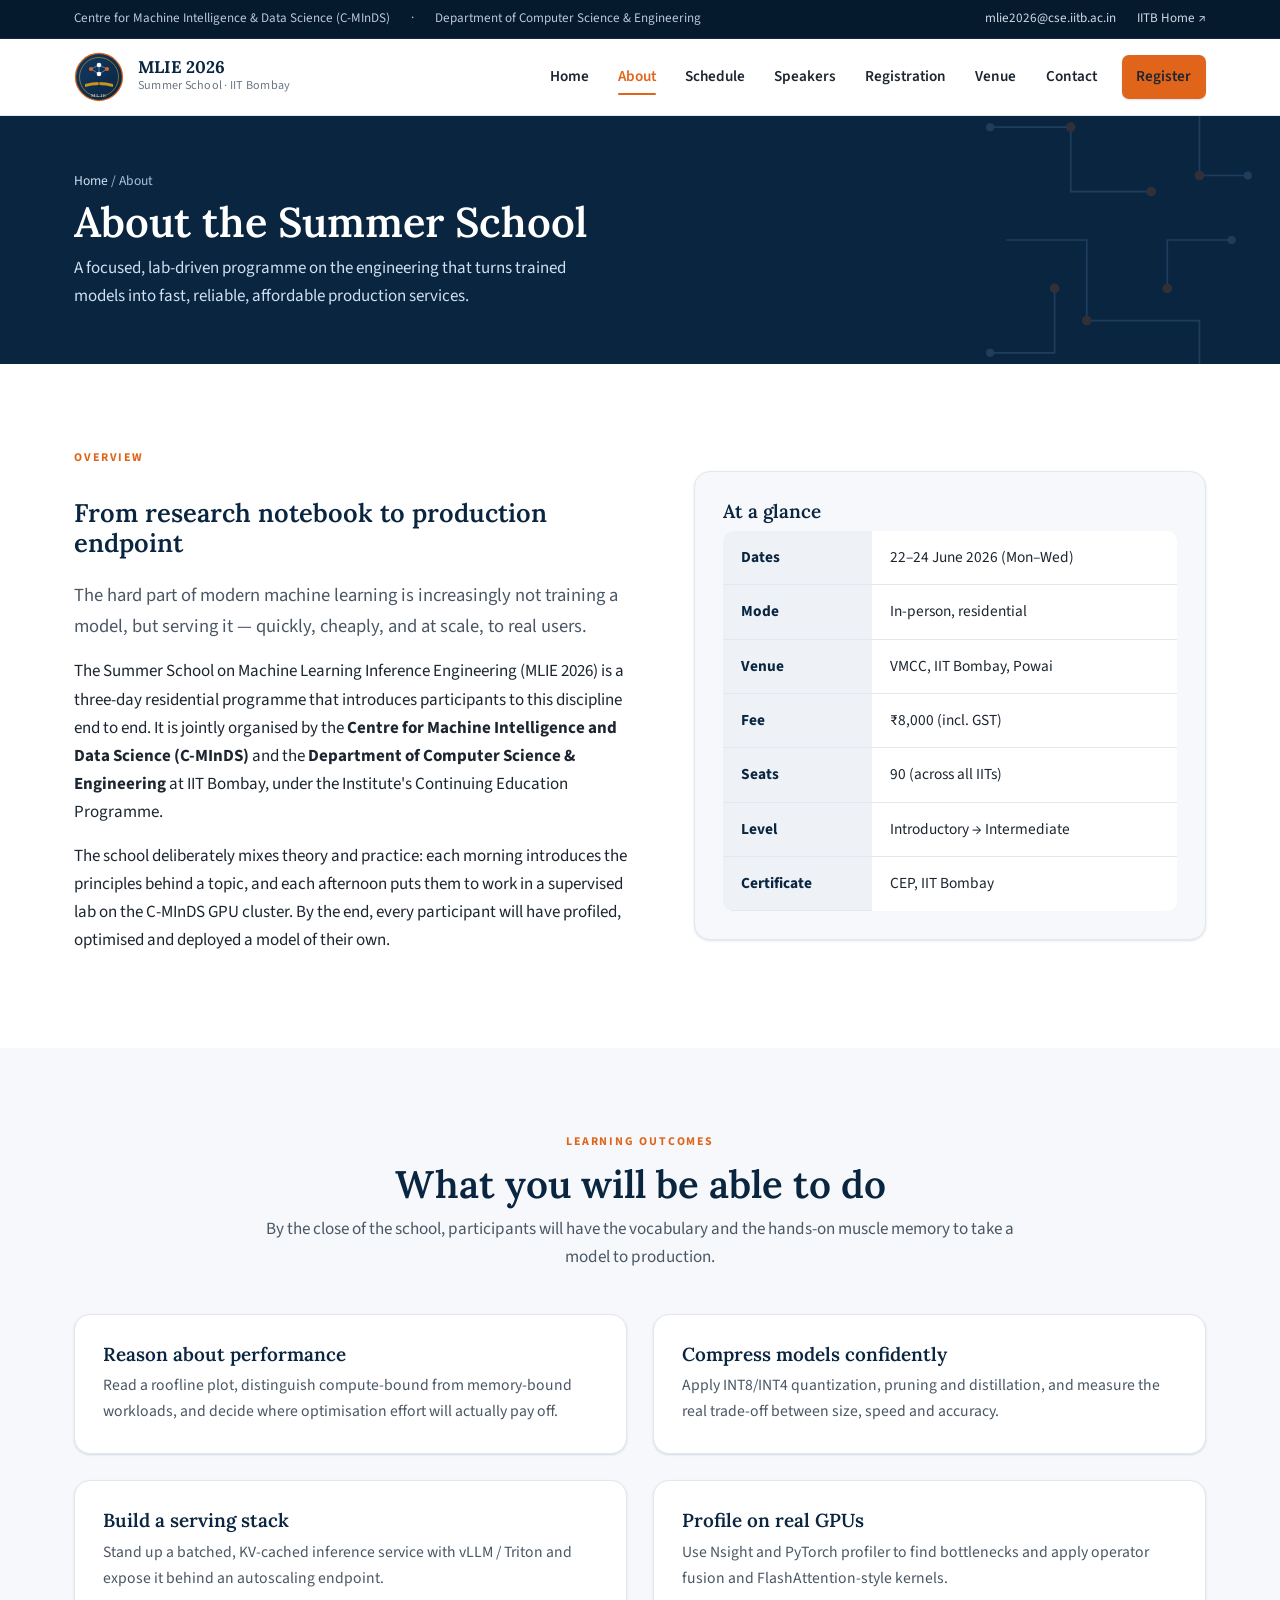
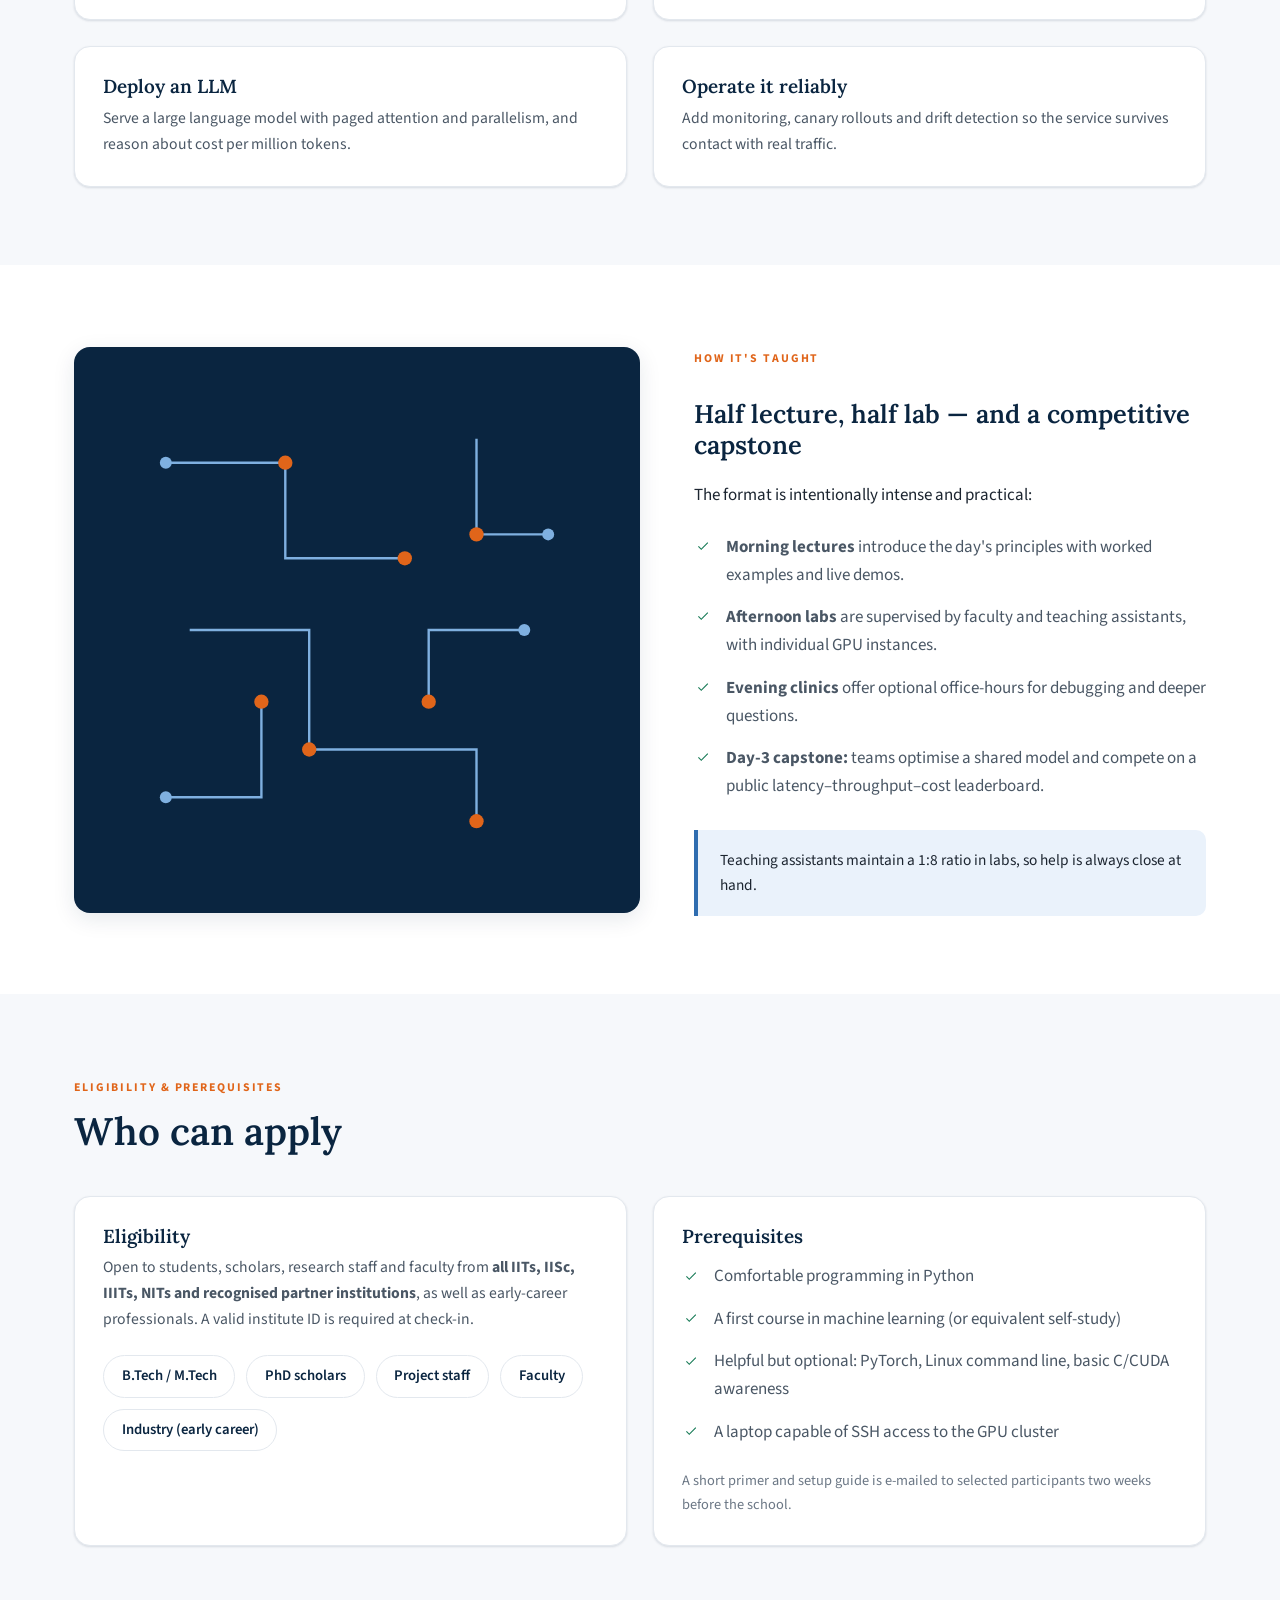
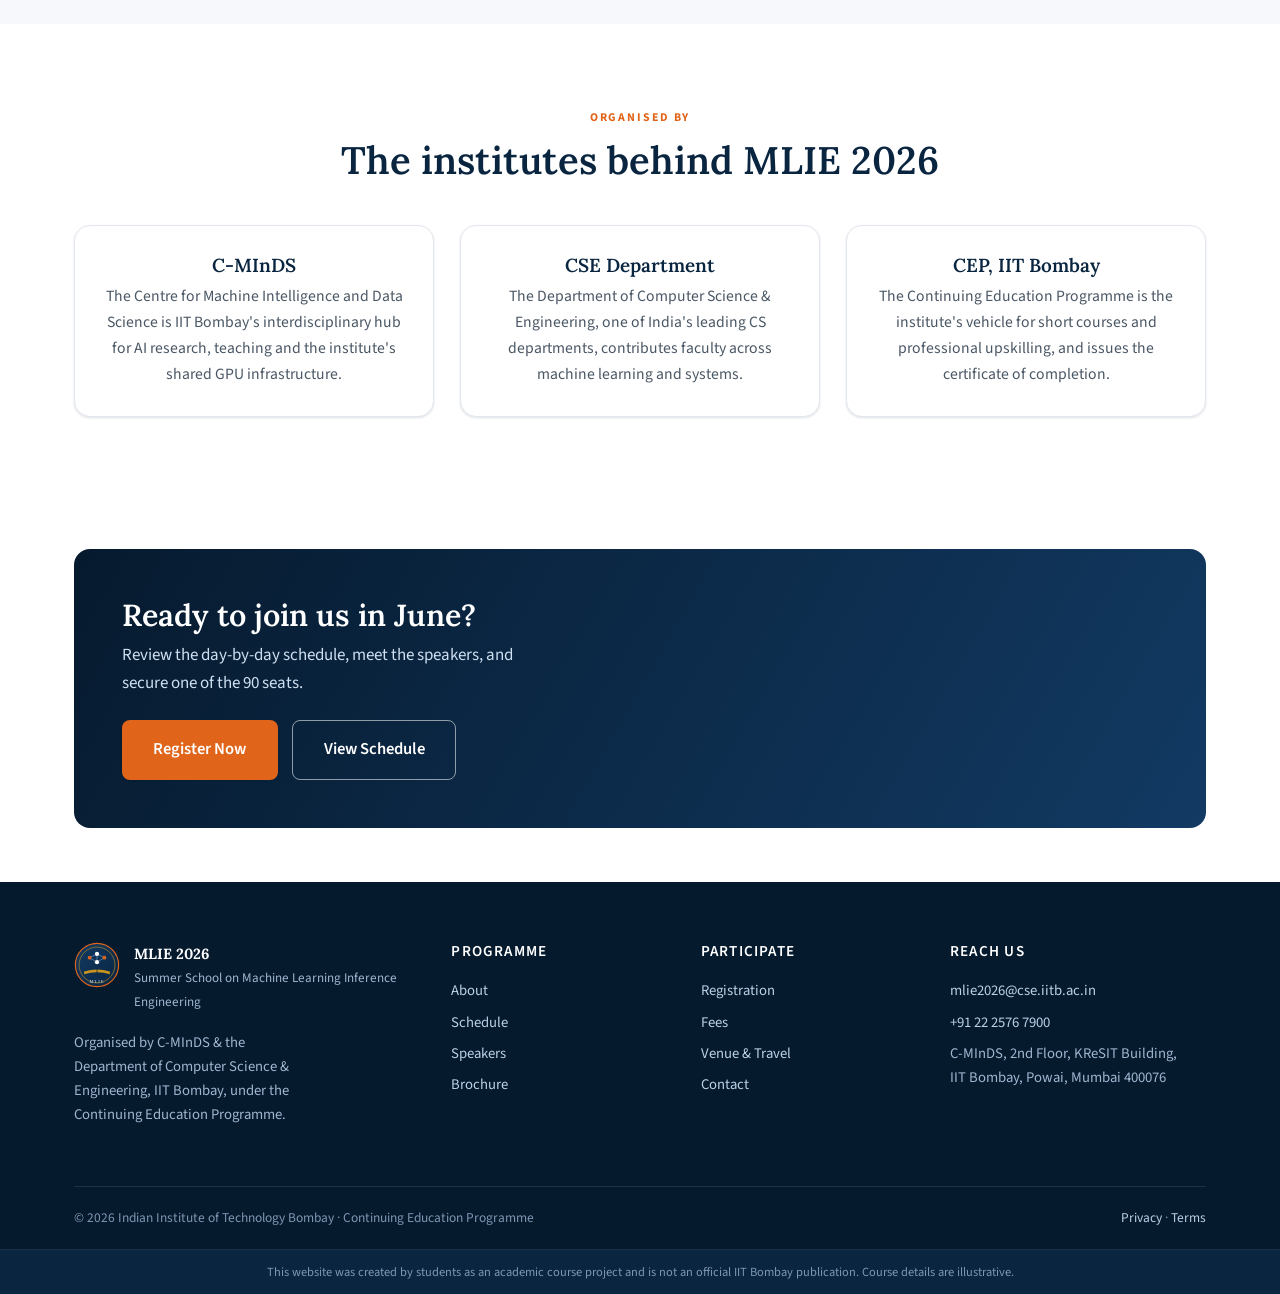
==== about.html @ 2bc63da5 "Move site to repo root and finalize MLIE 2026 summer-school website Relocate all pages, assets, CSS " ====
<!DOCTYPE html>
<html lang="en">
<head>
<meta charset="UTF-8" />
<meta name="viewport" content="width=device-width, initial-scale=1.0" />
<title>About · MLIE 2026 — Summer School on ML Inference Engineering, IIT Bombay</title>
<meta name="description" content="Course objectives, methodology, learning outcomes and eligibility for the MLIE 2026 summer school at IIT Bombay." />
<link rel="icon" href="assets/logo.svg" type="image/svg+xml" />
<link rel="preconnect" href="https://fonts.googleapis.com" />
<link rel="preconnect" href="https://fonts.gstatic.com" crossorigin />
<link href="https://fonts.googleapis.com/css2?family=Lora:wght@500;600;700&family=Source+Sans+3:wght@400;500;600;700&display=swap" rel="stylesheet" />
<link rel="stylesheet" href="css/style.css" />
</head>
<body>

<div class="topbar">
  <div class="container">
    <div class="topbar__left">
      <span>Centre for Machine Intelligence &amp; Data Science (C-MInDS)</span><span>·</span><span>Department of Computer Science &amp; Engineering</span>
    </div>
    <div class="topbar__links">
      <a href="mailto:mlie2026@cse.iitb.ac.in">mlie2026@cse.iitb.ac.in</a>
      <a href="https://www.iitb.ac.in" target="_blank" rel="noopener">IITB Home ↗</a>
    </div>
  </div>
</div>

<header class="site-header">
  <div class="container">
    <nav class="nav">
      <a class="brand" href="index.html" aria-label="MLIE 2026 home">
        <img src="assets/logo.svg" alt="MLIE 2026 emblem" />
        <span class="brand__text"><strong>MLIE&nbsp;2026</strong><span>Summer School · IIT Bombay</span></span>
      </a>
      <button class="nav__toggle" aria-label="Toggle menu" aria-expanded="false" aria-controls="nav-menu"><span></span><span></span><span></span></button>
      <ul class="nav__menu" id="nav-menu">
        <li><a href="index.html">Home</a></li>
        <li><a href="about.html" class="active">About</a></li>
        <li><a href="schedule.html">Schedule</a></li>
        <li><a href="speakers.html">Speakers</a></li>
        <li><a href="registration.html">Registration</a></li>
        <li><a href="venue.html">Venue</a></li>
        <li><a href="contact.html">Contact</a></li>
        <li class="nav__cta"><a class="btn btn--primary" href="registration.html">Register</a></li>
      </ul>
    </nav>
  </div>
</header>

<section class="page-hero">
  <div class="container">
    <div class="crumb"><a href="index.html">Home</a> / About</div>
    <h1>About the Summer School</h1>
    <p>A focused, lab-driven programme on the engineering that turns trained models into fast, reliable, affordable production services.</p>
  </div>
</section>

<!-- Overview -->
<section class="section">
  <div class="container">
    <div class="split">
      <div>
        <span class="eyebrow">Overview</span>
        <h2>From research notebook to production endpoint</h2>
        <p class="lead">The hard part of modern machine learning is increasingly not training a model, but serving it — quickly, cheaply, and at scale, to real users.</p>
        <p>The Summer School on Machine Learning Inference Engineering (MLIE 2026) is a three-day residential programme that introduces participants to this discipline end to end. It is jointly organised by the <strong>Centre for Machine Intelligence and Data Science (C-MInDS)</strong> and the <strong>Department of Computer Science &amp; Engineering</strong> at IIT Bombay, under the Institute's Continuing Education Programme.</p>
        <p>The school deliberately mixes theory and practice: each morning introduces the principles behind a topic, and each afternoon puts them to work in a supervised lab on the C-MInDS GPU cluster. By the end, every participant will have profiled, optimised and deployed a model of their own.</p>
      </div>
      <div>
        <div class="card" style="background:var(--paper-2)">
          <h3 style="margin-top:0">At a glance</h3>
          <table class="dates" style="border:0">
            <tr><th>Dates</th><td>22–24 June 2026 (Mon–Wed)</td></tr>
            <tr><th>Mode</th><td>In-person, residential</td></tr>
            <tr><th>Venue</th><td>VMCC, IIT Bombay, Powai</td></tr>
            <tr><th>Fee</th><td>₹8,000 (incl. GST)</td></tr>
            <tr><th>Seats</th><td>90 (across all IITs)</td></tr>
            <tr><th>Level</th><td>Introductory → Intermediate</td></tr>
            <tr><th>Certificate</th><td>CEP, IIT Bombay</td></tr>
          </table>
        </div>
      </div>
    </div>
  </div>
</section>

<!-- Objectives -->
<section class="section section--alt">
  <div class="container">
    <div class="section-head center">
      <span class="eyebrow">Learning outcomes</span>
      <h2>What you will be able to do</h2>
      <p>By the close of the school, participants will have the vocabulary and the hands-on muscle memory to take a model to production.</p>
    </div>
    <div class="grid grid-2">
      <div class="card"><h3>Reason about performance</h3><p>Read a roofline plot, distinguish compute-bound from memory-bound workloads, and decide where optimisation effort will actually pay off.</p></div>
      <div class="card"><h3>Compress models confidently</h3><p>Apply INT8/INT4 quantization, pruning and distillation, and measure the real trade-off between size, speed and accuracy.</p></div>
      <div class="card"><h3>Build a serving stack</h3><p>Stand up a batched, KV-cached inference service with vLLM / Triton and expose it behind an autoscaling endpoint.</p></div>
      <div class="card"><h3>Profile on real GPUs</h3><p>Use Nsight and PyTorch profiler to find bottlenecks and apply operator fusion and FlashAttention-style kernels.</p></div>
      <div class="card"><h3>Deploy an LLM</h3><p>Serve a large language model with paged attention and parallelism, and reason about cost per million tokens.</p></div>
      <div class="card"><h3>Operate it reliably</h3><p>Add monitoring, canary rollouts and drift detection so the service survives contact with real traffic.</p></div>
    </div>
  </div>
</section>

<!-- Methodology -->
<section class="section">
  <div class="container">
    <div class="split">
      <div class="split__media">
        <img src="assets/circuit.svg" alt="" style="background:var(--navy);border-radius:16px;padding:44px;box-shadow:var(--shadow)" />
      </div>
      <div>
        <span class="eyebrow">How it's taught</span>
        <h2>Half lecture, half lab — and a competitive capstone</h2>
        <p>The format is intentionally intense and practical:</p>
        <ul class="checklist">
          <li><strong>Morning lectures</strong> introduce the day's principles with worked examples and live demos.</li>
          <li><strong>Afternoon labs</strong> are supervised by faculty and teaching assistants, with individual GPU instances.</li>
          <li><strong>Evening clinics</strong> offer optional office-hours for debugging and deeper questions.</li>
          <li><strong>Day-3 capstone:</strong> teams optimise a shared model and compete on a public latency–throughput–cost leaderboard.</li>
        </ul>
        <div class="callout info mt-2"><p>Teaching assistants maintain a 1:8 ratio in labs, so help is always close at hand.</p></div>
      </div>
    </div>
  </div>
</section>

<!-- Eligibility -->
<section class="section section--alt">
  <div class="container">
    <div class="section-head">
      <span class="eyebrow">Eligibility &amp; prerequisites</span>
      <h2>Who can apply</h2>
    </div>
    <div class="grid grid-2">
      <div class="card">
        <h3>Eligibility</h3>
        <p>Open to students, scholars, research staff and faculty from <strong>all IITs, IISc, IIITs, NITs and recognised partner institutions</strong>, as well as early-career professionals. A valid institute ID is required at check-in.</p>
        <div class="pills mt-2">
          <span class="pill">B.Tech / M.Tech</span>
          <span class="pill">PhD scholars</span>
          <span class="pill">Project staff</span>
          <span class="pill">Faculty</span>
          <span class="pill">Industry (early career)</span>
        </div>
      </div>
      <div class="card">
        <h3>Prerequisites</h3>
        <ul class="checklist" style="margin:0">
          <li>Comfortable programming in Python</li>
          <li>A first course in machine learning (or equivalent self-study)</li>
          <li>Helpful but optional: PyTorch, Linux command line, basic C/CUDA awareness</li>
          <li>A laptop capable of SSH access to the GPU cluster</li>
        </ul>
        <p style="margin-top:1rem;color:var(--muted);font-size:.9rem">A short primer and setup guide is e-mailed to selected participants two weeks before the school.</p>
      </div>
    </div>
  </div>
</section>

<!-- Organising bodies -->
<section class="section">
  <div class="container">
    <div class="section-head center">
      <span class="eyebrow">Organised by</span>
      <h2>The institutes behind MLIE 2026</h2>
    </div>
    <div class="grid grid-3">
      <div class="card text-center">
        <h3>C-MInDS</h3>
        <p>The Centre for Machine Intelligence and Data Science is IIT Bombay's interdisciplinary hub for AI research, teaching and the institute's shared GPU infrastructure.</p>
      </div>
      <div class="card text-center">
        <h3>CSE Department</h3>
        <p>The Department of Computer Science &amp; Engineering, one of India's leading CS departments, contributes faculty across machine learning and systems.</p>
      </div>
      <div class="card text-center">
        <h3>CEP, IIT Bombay</h3>
        <p>The Continuing Education Programme is the institute's vehicle for short courses and professional upskilling, and issues the certificate of completion.</p>
      </div>
    </div>
  </div>
</section>

<section class="section section--tight">
  <div class="container">
    <div class="cta-band">
      <h2>Ready to join us in June?</h2>
      <p>Review the day-by-day schedule, meet the speakers, and secure one of the 90 seats.</p>
      <div class="actions">
        <a class="btn btn--primary btn--lg" href="registration.html">Register Now</a>
        <a class="btn btn--ghost btn--lg" href="schedule.html">View Schedule</a>
      </div>
    </div>
  </div>
</section>

<footer class="site-footer">
  <div class="container">
    <div class="footer-grid">
      <div>
        <div class="footer-brand"><img src="assets/logo.svg" alt="MLIE 2026" /><div><strong>MLIE 2026</strong><span>Summer School on Machine Learning Inference Engineering</span></div></div>
        <p style="max-width:34ch">Organised by C-MInDS &amp; the Department of Computer Science &amp; Engineering, IIT Bombay, under the Continuing Education Programme.</p>
      </div>
      <div><h4>Programme</h4><a href="about.html">About</a><a href="schedule.html">Schedule</a><a href="speakers.html">Speakers</a><a href="brochure.html">Brochure</a></div>
      <div><h4>Participate</h4><a href="registration.html">Registration</a><a href="registration.html#fees">Fees</a><a href="venue.html">Venue &amp; Travel</a><a href="contact.html">Contact</a></div>
      <div><h4>Reach us</h4><a href="mailto:mlie2026@cse.iitb.ac.in">mlie2026@cse.iitb.ac.in</a><a href="tel:+912225767900">+91 22 2576 7900</a><span style="color:#9fb6cf;display:block;padding:.22rem 0">C-MInDS, 2nd Floor, KReSIT Building,<br>IIT Bombay, Powai, Mumbai 400076</span></div>
    </div>
    <div class="footer-bottom">
      <span>© <span id="yr">2026</span> Indian Institute of Technology Bombay · Continuing Education Programme</span>
      <span><a href="#" style="display:inline">Privacy</a> · <a href="#" style="display:inline">Terms</a></span>
    </div>
  </div>
  <div class="footer-disclaimer">This website was created by students as an academic course project and is not an official IIT Bombay publication. Course details are illustrative.</div>
</footer>

<script src="js/main.js"></script>
</body>
</html>
---- css/style.css ----
/* ==========================================================================
   MLIE 2026 — Summer School on Machine Learning Inference Engineering
   IIT Bombay · C-MInDS & Dept. of CSE
   Stylesheet
   ========================================================================== */

:root {
  /* Institutional palette (IIT Bombay inspired) */
  --navy:        #0a2540;
  --navy-900:    #061a2e;
  --navy-700:    #123a63;
  --navy-600:    #1d4e82;
  --steel:       #2f6db0;
  --sky:         #eaf2fb;
  --saffron:     #e0651a;      /* accent */
  --saffron-dk:  #b94f10;
  --gold:        #c8941f;
  --ink:         #1c2530;
  --slate:       #4a5765;
  --muted:       #6b7785;
  --line:        #e3e8ee;
  --paper:       #ffffff;
  --paper-2:     #f6f8fb;
  --paper-3:     #eef2f7;
  --green:       #1c7d5a;

  --radius:      10px;
  --radius-lg:   16px;
  --shadow-sm:   0 1px 3px rgba(10,37,64,.08), 0 1px 2px rgba(10,37,64,.06);
  --shadow:      0 6px 22px rgba(10,37,64,.10);
  --shadow-lg:   0 18px 50px rgba(10,37,64,.16);

  --serif: "Lora", Georgia, "Times New Roman", serif;
  --sans:  "Source Sans 3", "Segoe UI", system-ui, -apple-system, Arial, sans-serif;

  --maxw: 1180px;
}

/* ---------- Reset ---------- */
*,*::before,*::after { box-sizing: border-box; }
html { scroll-behavior: smooth; -webkit-text-size-adjust: 100%; }
body {
  margin: 0;
  font-family: var(--sans);
  color: var(--ink);
  background: var(--paper);
  line-height: 1.65;
  font-size: 17px;
  -webkit-font-smoothing: antialiased;
}
img { max-width: 100%; display: block; }
a { color: var(--navy-600); text-decoration: none; }
a:hover { color: var(--saffron); }
h1,h2,h3,h4 { font-family: var(--serif); color: var(--navy); line-height: 1.2; font-weight: 600; }
p { margin: 0 0 1rem; }
ul { margin: 0 0 1rem; }

.container { max-width: var(--maxw); margin: 0 auto; padding: 0 24px; }
.section { padding: 78px 0; }
.section--tight { padding: 54px 0; }
.section--alt { background: var(--paper-2); }
.section--navy { background: var(--navy); color: #dce6f2; }
.section--navy h2,.section--navy h3 { color: #fff; }

.eyebrow {
  display: inline-block;
  font-family: var(--sans);
  text-transform: uppercase;
  letter-spacing: .16em;
  font-size: .74rem;
  font-weight: 700;
  color: var(--saffron);
  margin-bottom: .6rem;
}
.section-head { max-width: 760px; margin-bottom: 42px; }
.section-head.center { margin-left: auto; margin-right: auto; text-align: center; }
.section-head h2 { font-size: clamp(1.7rem, 3.3vw, 2.4rem); margin: 0 0 .5rem; }
.section-head p { color: var(--slate); font-size: 1.07rem; margin: 0; }
.lead { font-size: 1.16rem; color: var(--slate); }

/* ---------- Buttons ---------- */
.btn {
  display: inline-flex; align-items: center; gap: .5rem;
  font-family: var(--sans); font-weight: 600; font-size: .98rem;
  padding: .8rem 1.5rem; border-radius: 8px; cursor: pointer;
  border: 1.5px solid transparent; transition: .18s ease; white-space: nowrap;
}
.btn--primary { background: var(--saffron); color: #fff; box-shadow: var(--shadow-sm); }
.btn--primary:hover { background: var(--saffron-dk); color: #fff; transform: translateY(-1px); }
.btn--navy { background: var(--navy); color: #fff; }
.btn--navy:hover { background: var(--navy-700); color: #fff; transform: translateY(-1px); }
.btn--ghost { background: transparent; color: #fff; border-color: rgba(255,255,255,.55); }
.btn--ghost:hover { background: rgba(255,255,255,.12); color: #fff; border-color: #fff; }
.btn--outline { background: #fff; color: var(--navy); border-color: var(--line); }
.btn--outline:hover { border-color: var(--navy); color: var(--navy); }
.btn--lg { padding: .95rem 1.9rem; font-size: 1.04rem; }

/* ---------- Top utility bar ---------- */
.topbar {
  background: var(--navy-900); color: #b9c8da; font-size: .82rem;
  border-bottom: 1px solid rgba(255,255,255,.06);
}
.topbar .container { display: flex; justify-content: space-between; align-items: center; gap: 1rem; min-height: 38px; }
.topbar a { color: #cdd9e7; }
.topbar a:hover { color: #fff; }
.topbar__links { display: flex; gap: 1.3rem; }
.topbar__left { display:flex; gap:1.3rem; align-items:center; }

/* ---------- Header / nav ---------- */
.site-header {
  position: sticky; top: 0; z-index: 50;
  background: rgba(255,255,255,.96); backdrop-filter: saturate(150%) blur(8px);
  border-bottom: 1px solid var(--line); box-shadow: 0 1px 0 rgba(10,37,64,.02);
}
.nav { display: flex; align-items: center; justify-content: space-between; min-height: 76px; gap: 1rem; }
.brand { display: flex; align-items: center; gap: 14px; }
.brand img { width: 50px; height: 50px; }
.brand__text strong { display: block; font-family: var(--serif); color: var(--navy); font-size: 1.06rem; line-height: 1.1; font-weight: 700; }
.brand__text span { display: block; font-size: .76rem; color: var(--muted); letter-spacing: .02em; }

.nav__menu { display: flex; align-items: center; gap: 2px; list-style: none; margin: 0; padding: 0; }
.nav__menu a {
  display: block; padding: .55rem .85rem; font-size: .95rem; font-weight: 600;
  color: var(--ink); border-radius: 7px; position: relative;
}
.nav__menu a:hover { color: var(--navy); background: var(--paper-3); }
.nav__menu a.active { color: var(--saffron); }
.nav__menu a.active::after {
  content:""; position:absolute; left:.85rem; right:.85rem; bottom:.18rem; height:2px; background: var(--saffron); border-radius:2px;
}
.nav__cta { margin-left: .6rem; }
.nav__toggle { display: none; background: none; border: 0; cursor: pointer; padding: 8px; }
.nav__toggle span { display:block; width:24px; height:2px; background: var(--navy); margin:5px 0; transition:.2s; }

/* ---------- Hero ---------- */
.hero { position: relative; color: #fff; overflow: hidden; background: var(--navy-900); }
.hero__bg { position: absolute; inset: 0; z-index: 0; }
.hero__bg svg { width: 100%; height: 100%; object-fit: cover; }
.hero__overlay {
  position: absolute; inset: 0; z-index: 1;
  background: linear-gradient(110deg, rgba(6,26,46,.93) 0%, rgba(6,26,46,.82) 42%, rgba(10,37,64,.55) 100%);
}
.hero__inner { position: relative; z-index: 2; padding: 92px 0 84px; }
.hero__badge {
  display:inline-flex; align-items:center; gap:.5rem; background: rgba(224,101,26,.16);
  border:1px solid rgba(224,101,26,.45); color:#ffcfa8; padding:.4rem .9rem; border-radius:999px;
  font-size:.8rem; font-weight:600; letter-spacing:.04em; margin-bottom:1.3rem;
}
.hero h1 { color:#fff; font-size: clamp(2.1rem, 5vw, 3.5rem); margin:0 0 1rem; max-width: 16ch; }
.hero__sub { font-size: 1.22rem; color:#cfe0f1; max-width: 60ch; margin-bottom: 1.7rem; }
.hero__meta { display:flex; flex-wrap:wrap; gap: 1.6rem 2.4rem; margin: 1.8rem 0 2rem; }
.hero__meta .m { display:flex; align-items:center; gap:.7rem; }
.hero__meta .m svg { width:26px; height:26px; color: var(--saffron); flex:0 0 auto; }
.hero__meta .m b { display:block; color:#fff; font-size:1.02rem; }
.hero__meta .m span { font-size:.85rem; color:#a9c0d8; }
.hero__actions { display:flex; flex-wrap:wrap; gap:.9rem; }
.hero__note { margin-top:1.4rem; font-size:.86rem; color:#9fb6cf; }

/* countdown */
.countdown { display:flex; gap:.7rem; margin-top: 2.2rem; }
.countdown .unit { background: rgba(255,255,255,.07); border:1px solid rgba(255,255,255,.14); border-radius:10px; padding:.7rem 1rem; text-align:center; min-width:74px; }
.countdown .unit b { display:block; font-family:var(--serif); font-size:1.7rem; color:#fff; line-height:1; }
.countdown .unit span { font-size:.68rem; text-transform:uppercase; letter-spacing:.12em; color:#9fb6cf; }

/* ---------- Marquee / partners strip ---------- */
.strip { background: var(--navy); color:#bcd0e6; border-top:1px solid rgba(255,255,255,.07); }
.strip .container { display:flex; flex-wrap:wrap; align-items:center; justify-content:space-between; gap:1rem; padding-top:18px; padding-bottom:18px; }
.strip span { font-size:.82rem; letter-spacing:.1em; text-transform:uppercase; color:#8fa8c2; }
.strip__tags { display:flex; flex-wrap:wrap; gap:1.4rem; font-weight:600; color:#dbe7f3; font-size:.95rem; }

/* ---------- Cards / grids ---------- */
.grid { display:grid; gap: 26px; }
.grid-2 { grid-template-columns: repeat(2,1fr); }
.grid-3 { grid-template-columns: repeat(3,1fr); }
.grid-4 { grid-template-columns: repeat(4,1fr); }

.card {
  background:#fff; border:1px solid var(--line); border-radius: var(--radius-lg);
  padding: 28px; box-shadow: var(--shadow-sm); transition:.2s ease;
}
.card:hover { box-shadow: var(--shadow); transform: translateY(-3px); border-color:#d4dde8; }
.card .ico {
  width:52px; height:52px; border-radius:12px; display:grid; place-items:center;
  background: var(--sky); color: var(--steel); margin-bottom:1rem;
}
.card .ico svg { width:26px; height:26px; }
.card h3 { font-size:1.18rem; margin:0 0 .5rem; }
.card p { color: var(--slate); margin:0; font-size:.98rem; }

/* stat row */
.stats { display:grid; grid-template-columns:repeat(4,1fr); gap:1px; background:var(--line); border:1px solid var(--line); border-radius:var(--radius-lg); overflow:hidden; }
.stats .stat { background:#fff; padding:30px 22px; text-align:center; }
.stats .stat b { display:block; font-family:var(--serif); font-size:2.2rem; color:var(--navy); line-height:1; }
.stats .stat span { color:var(--muted); font-size:.9rem; margin-top:.4rem; display:block; }

/* feature list */
.checklist { list-style:none; padding:0; margin:0; }
.checklist li { position:relative; padding:.45rem 0 .45rem 2rem; color:var(--slate); }
.checklist li::before {
  content:""; position:absolute; left:0; top:.72rem; width:18px; height:18px;
  background: var(--green); border-radius:50%;
  -webkit-mask: url("data:image/svg+xml,%3Csvg xmlns='http://www.w3.org/2000/svg' viewBox='0 0 24 24'%3E%3Cpath fill='white' d='M9 16.17 4.83 12l-1.42 1.41L9 19 21 7l-1.41-1.41z'/%3E%3C/svg%3E") center/14px no-repeat;
  mask: url("data:image/svg+xml,%3Csvg xmlns='http://www.w3.org/2000/svg' viewBox='0 0 24 24'%3E%3Cpath fill='white' d='M9 16.17 4.83 12l-1.42 1.41L9 19 21 7l-1.41-1.41z'/%3E%3C/svg%3E") center/14px no-repeat;
}

/* two-column split */
.split { display:grid; grid-template-columns: 1.05fr .95fr; gap:54px; align-items:center; }
.split__media { position:relative; }
.split__media img, .split__media svg { border-radius: var(--radius-lg); box-shadow: var(--shadow); width:100%; }
.split__media .tag {
  position:absolute; left:-14px; bottom:-14px; background:#fff; border:1px solid var(--line);
  border-radius:12px; padding:.9rem 1.1rem; box-shadow:var(--shadow); display:flex; gap:.7rem; align-items:center;
}
.split__media .tag b { color:var(--navy); }

/* ---------- Topics ---------- */
.topic { display:flex; gap:1rem; }
.topic .num { font-family:var(--serif); font-size:1.5rem; color:var(--saffron); font-weight:700; line-height:1; min-width:2.2rem; }
.topic h3 { font-size:1.1rem; margin:.1rem 0 .35rem; }
.topic p { color:var(--slate); font-size:.95rem; margin:0; }

/* ---------- Audience pills ---------- */
.pills { display:flex; flex-wrap:wrap; gap:.7rem; }
.pill { background:#fff; border:1px solid var(--line); border-radius:999px; padding:.5rem 1.1rem; font-size:.92rem; font-weight:600; color:var(--navy); }

/* ---------- Schedule ---------- */
.daytabs { display:flex; gap:.5rem; flex-wrap:wrap; margin-bottom:28px; }
.daytab {
  border:1px solid var(--line); background:#fff; border-radius:10px; padding:.85rem 1.3rem;
  cursor:pointer; font-family:var(--sans); font-weight:700; color:var(--slate); text-align:left; transition:.15s;
}
.daytab small { display:block; font-weight:500; font-size:.78rem; color:var(--muted); }
.daytab.active { background:var(--navy); color:#fff; border-color:var(--navy); }
.daytab.active small { color:#a9c0d8; }
.daypanel { display:none; }
.daypanel.active { display:block; animation: fade .3s ease; }
@keyframes fade { from{opacity:0; transform:translateY(6px);} to{opacity:1; transform:none;} }

.timeline { border-left:2px solid var(--line); margin-left:8px; }
.slot { position:relative; padding:0 0 26px 28px; }
.slot::before { content:""; position:absolute; left:-7px; top:6px; width:12px; height:12px; border-radius:50%; background:var(--saffron); box-shadow:0 0 0 4px var(--sky); }
.slot.break::before { background:var(--muted); box-shadow:0 0 0 4px var(--paper-3); }
.slot .time { font-family:var(--sans); font-weight:700; color:var(--steel); font-size:.85rem; letter-spacing:.02em; }
.slot h4 { font-family:var(--serif); margin:.15rem 0 .25rem; font-size:1.08rem; color:var(--navy); }
.slot p { margin:0; color:var(--slate); font-size:.94rem; }
.slot .who { font-size:.85rem; color:var(--muted); font-style:italic; }
.tagchip { display:inline-block; font-size:.7rem; font-weight:700; text-transform:uppercase; letter-spacing:.06em; padding:.16rem .5rem; border-radius:5px; background:var(--sky); color:var(--steel); margin-left:.4rem; vertical-align:middle; }
.tagchip.lab { background:#eaf7f0; color:var(--green); }
.tagchip.key { background:#fdeee2; color:var(--saffron-dk); }

/* ---------- Speakers ---------- */
.speaker { background:#fff; border:1px solid var(--line); border-radius:var(--radius-lg); overflow:hidden; box-shadow:var(--shadow-sm); transition:.2s; }
.speaker:hover { box-shadow:var(--shadow); transform:translateY(-3px); }
.speaker__photo { aspect-ratio: 1/1; background:linear-gradient(135deg,var(--navy-700),var(--steel)); display:grid; place-items:center; }
.speaker__photo svg { width:100%; height:100%; }
.speaker__body { padding:20px 22px 24px; }
.speaker__body h3 { font-size:1.12rem; margin:0 0 .15rem; }
.speaker__role { color:var(--saffron-dk); font-weight:600; font-size:.9rem; }
.speaker__aff { color:var(--muted); font-size:.86rem; margin:.1rem 0 .7rem; }
.speaker__body p { font-size:.9rem; color:var(--slate); margin:0; }
.speaker__tags { margin-top:.8rem; display:flex; flex-wrap:wrap; gap:.4rem; }
.speaker__tags span { font-size:.72rem; background:var(--paper-3); color:var(--slate); padding:.2rem .55rem; border-radius:5px; }

/* ---------- Registration / pricing ---------- */
.price { background:#fff; border:1px solid var(--line); border-radius:var(--radius-lg); overflow:hidden; box-shadow:var(--shadow); }
.price__head { background:var(--navy); color:#fff; padding:30px; text-align:center; }
.price__head .amt { font-family:var(--serif); font-size:3rem; line-height:1; color:#fff; }
.price__head .amt small { font-size:1rem; color:#a9c0d8; font-family:var(--sans); }
.price__head p { color:#bcd0e6; margin:.5rem 0 0; font-size:.9rem; }
.price__body { padding:30px; }
.price__body h4 { margin:0 0 1rem; font-size:1rem; text-transform:uppercase; letter-spacing:.05em; color:var(--muted); }

.feebar { display:grid; grid-template-columns: 1.4fr 1fr 1fr; gap:1px; background:var(--line); border:1px solid var(--line); border-radius:var(--radius); overflow:hidden; }
.feebar > div { background:#fff; padding:16px 18px; }
.feebar .h { background:var(--paper-3); font-weight:700; color:var(--navy); font-family:var(--sans); }

/* steps */
.steps { counter-reset: step; display:grid; gap:18px; }
.step { display:flex; gap:1.1rem; background:#fff; border:1px solid var(--line); border-radius:var(--radius); padding:20px 22px; }
.step .n { counter-increment: step; }
.step .n::before { content: counter(step); display:grid; place-items:center; width:38px; height:38px; border-radius:50%; background:var(--navy); color:#fff; font-family:var(--serif); font-weight:700; }
.step h4 { margin:.2rem 0 .3rem; font-size:1.05rem; }
.step p { margin:0; color:var(--slate); font-size:.95rem; }

/* dates table */
.dates { width:100%; border-collapse:collapse; background:#fff; border:1px solid var(--line); border-radius:var(--radius); overflow:hidden; }
.dates th, .dates td { text-align:left; padding:14px 18px; border-bottom:1px solid var(--line); font-size:.96rem; }
.dates th { background:var(--paper-3); color:var(--navy); font-family:var(--sans); }
.dates tr:last-child td { border-bottom:0; }
.dates .hl td { background:#fdf4ec; font-weight:600; color:var(--saffron-dk); }

/* ---------- Notice / callout ---------- */
.callout { border-left:4px solid var(--saffron); background:#fdf6f0; padding:18px 22px; border-radius:0 var(--radius) var(--radius) 0; }
.callout.info { border-color:var(--steel); background:var(--sky); }
.callout p { margin:0; color:var(--ink); font-size:.96rem; }

/* ---------- FAQ ---------- */
.faq { border:1px solid var(--line); border-radius:var(--radius); overflow:hidden; background:#fff; }
.faq details { border-bottom:1px solid var(--line); }
.faq details:last-child { border-bottom:0; }
.faq summary { cursor:pointer; padding:18px 22px; font-weight:600; color:var(--navy); font-family:var(--serif); list-style:none; display:flex; justify-content:space-between; gap:1rem; align-items:center; }
.faq summary::-webkit-details-marker { display:none; }
.faq summary::after { content:"+"; font-size:1.4rem; color:var(--saffron); font-family:var(--sans); line-height:1; }
.faq details[open] summary::after { content:"–"; }
.faq .ans { padding:0 22px 20px; color:var(--slate); font-size:.96rem; }

/* ---------- Contact ---------- */
.contact-grid { display:grid; grid-template-columns: 1fr 1fr; gap:40px; }
.field { margin-bottom:16px; }
.field label { display:block; font-size:.85rem; font-weight:600; color:var(--navy); margin-bottom:.35rem; }
.field input, .field select, .field textarea {
  width:100%; padding:.7rem .85rem; border:1px solid var(--line); border-radius:8px; font-family:var(--sans); font-size:.96rem; color:var(--ink); background:#fff;
}
.field input:focus, .field select:focus, .field textarea:focus { outline:none; border-color:var(--steel); box-shadow:0 0 0 3px var(--sky); }
.contact-info .row { display:flex; gap:1rem; padding:16px 0; border-bottom:1px solid var(--line); }
.contact-info .row:last-child { border-bottom:0; }
.contact-info .row .ic { width:42px; height:42px; flex:0 0 auto; border-radius:10px; background:var(--sky); color:var(--steel); display:grid; place-items:center; }
.contact-info .row .ic svg { width:21px; height:21px; }
.contact-info .row b { color:var(--navy); display:block; font-family:var(--serif); }
.contact-info .row span { color:var(--slate); font-size:.94rem; }

.map-embed { border:1px solid var(--line); border-radius:var(--radius-lg); overflow:hidden; box-shadow:var(--shadow-sm); }
.map-embed iframe { display:block; width:100%; height:340px; border:0; }

/* ---------- Organizers ---------- */
.org { display:flex; gap:1rem; align-items:center; background:#fff; border:1px solid var(--line); border-radius:var(--radius); padding:18px; }
.org .av { width:58px; height:58px; border-radius:50%; flex:0 0 auto; overflow:hidden; box-shadow:var(--shadow-sm); }
.org b { color:var(--navy); font-family:var(--serif); display:block; }
.org span { color:var(--muted); font-size:.86rem; }

/* ---------- CTA band ---------- */
.cta-band { background: linear-gradient(120deg, var(--navy-900), var(--navy-700)); color:#fff; border-radius:var(--radius-lg); padding:48px; position:relative; overflow:hidden; }
.cta-band h2 { color:#fff; font-size:1.9rem; margin:0 0 .5rem; }
.cta-band p { color:#cfe0f1; max-width:54ch; }
.cta-band .actions { margin-top:1.4rem; display:flex; flex-wrap:wrap; gap:.9rem; }

/* ---------- Footer ---------- */
.site-footer { background: var(--navy-900); color:#9fb6cf; padding:60px 0 0; font-size:.92rem; }
.site-footer h4 { color:#fff; font-size:.95rem; text-transform:uppercase; letter-spacing:.08em; margin:0 0 1rem; font-family:var(--sans); }
.footer-grid { display:grid; grid-template-columns: 1.6fr 1fr 1fr 1.2fr; gap:36px; padding-bottom:42px; }
.site-footer a { color:#bcd0e6; display:block; padding:.22rem 0; }
.site-footer a:hover { color:#fff; }
.footer-brand { display:flex; gap:14px; align-items:flex-start; margin-bottom:1rem; }
.footer-brand img { width:46px; height:46px; }
.footer-brand strong { color:#fff; font-family:var(--serif); display:block; }
.footer-brand span { font-size:.82rem; }
.footer-bottom { border-top:1px solid rgba(255,255,255,.1); padding:20px 0; display:flex; justify-content:space-between; gap:1rem; flex-wrap:wrap; font-size:.84rem; color:#7e96b1; }
.footer-disclaimer { background:var(--navy); color:#7e96b1; font-size:.78rem; text-align:center; padding:12px 0; border-top:1px solid rgba(255,255,255,.06); }

/* ---------- Breadcrumb / page hero ---------- */
.page-hero { background:var(--navy); color:#fff; padding:54px 0; position:relative; overflow:hidden; }
.page-hero::after { content:""; position:absolute; inset:0; background:url("../assets/circuit.svg") right center/auto 130% no-repeat; opacity:.18; }
.page-hero .container { position:relative; z-index:1; }
.page-hero h1 { color:#fff; font-size:clamp(1.8rem,3.6vw,2.6rem); margin:.3rem 0 .4rem; }
.page-hero p { color:#cfe0f1; max-width:62ch; margin:0; }
.crumb { font-size:.85rem; color:#a9c0d8; }
.crumb a { color:#cfe0f1; }

/* utilities */
.text-center { text-align:center; }
.mt-0{margin-top:0}.mb-0{margin-bottom:0}
.mt-2{margin-top:1.4rem}.mt-3{margin-top:2rem}
.divider { height:1px; background:var(--line); border:0; margin:0; }
.badge-soft { display:inline-block; background:var(--sky); color:var(--steel); font-weight:700; font-size:.78rem; padding:.25rem .7rem; border-radius:999px; }

/* ---------- Responsive ---------- */
@media (max-width: 960px) {
  .grid-4 { grid-template-columns: repeat(2,1fr); }
  .grid-3 { grid-template-columns: repeat(2,1fr); }
  .split { grid-template-columns:1fr; gap:36px; }
  .contact-grid { grid-template-columns:1fr; }
  .footer-grid { grid-template-columns:1fr 1fr; }
  .stats { grid-template-columns:repeat(2,1fr); }
}
@media (max-width: 760px) {
  body { font-size:16px; }
  .section { padding:56px 0; }
  .nav__menu {
    position:fixed; inset:76px 0 auto 0; flex-direction:column; align-items:stretch; gap:0;
    background:#fff; border-bottom:1px solid var(--line); padding:10px 16px 18px; box-shadow:var(--shadow);
    transform:translateY(-130%); transition:transform .25s ease; max-height:calc(100vh - 76px); overflow:auto;
  }
  .nav__menu.open { transform:translateY(0); }
  .nav__menu a { padding:.85rem .6rem; border-radius:8px; }
  .nav__menu a.active::after { display:none; }
  .nav__cta { margin:.5rem 0 0; }
  .nav__cta .btn { width:100%; justify-content:center; }
  .nav__toggle { display:block; }
  .grid-2,.grid-3,.grid-4 { grid-template-columns:1fr; }
  .feebar { grid-template-columns:1fr; }
  .feebar .h { display:none; }
  .stats { grid-template-columns:repeat(2,1fr); }
  .topbar__left { display:none; }
  .cta-band { padding:32px 24px; }
  .hero__meta { gap:1.2rem 1.6rem; }
}

/* ---------- Print (brochure) handled in brochure.html ---------- */
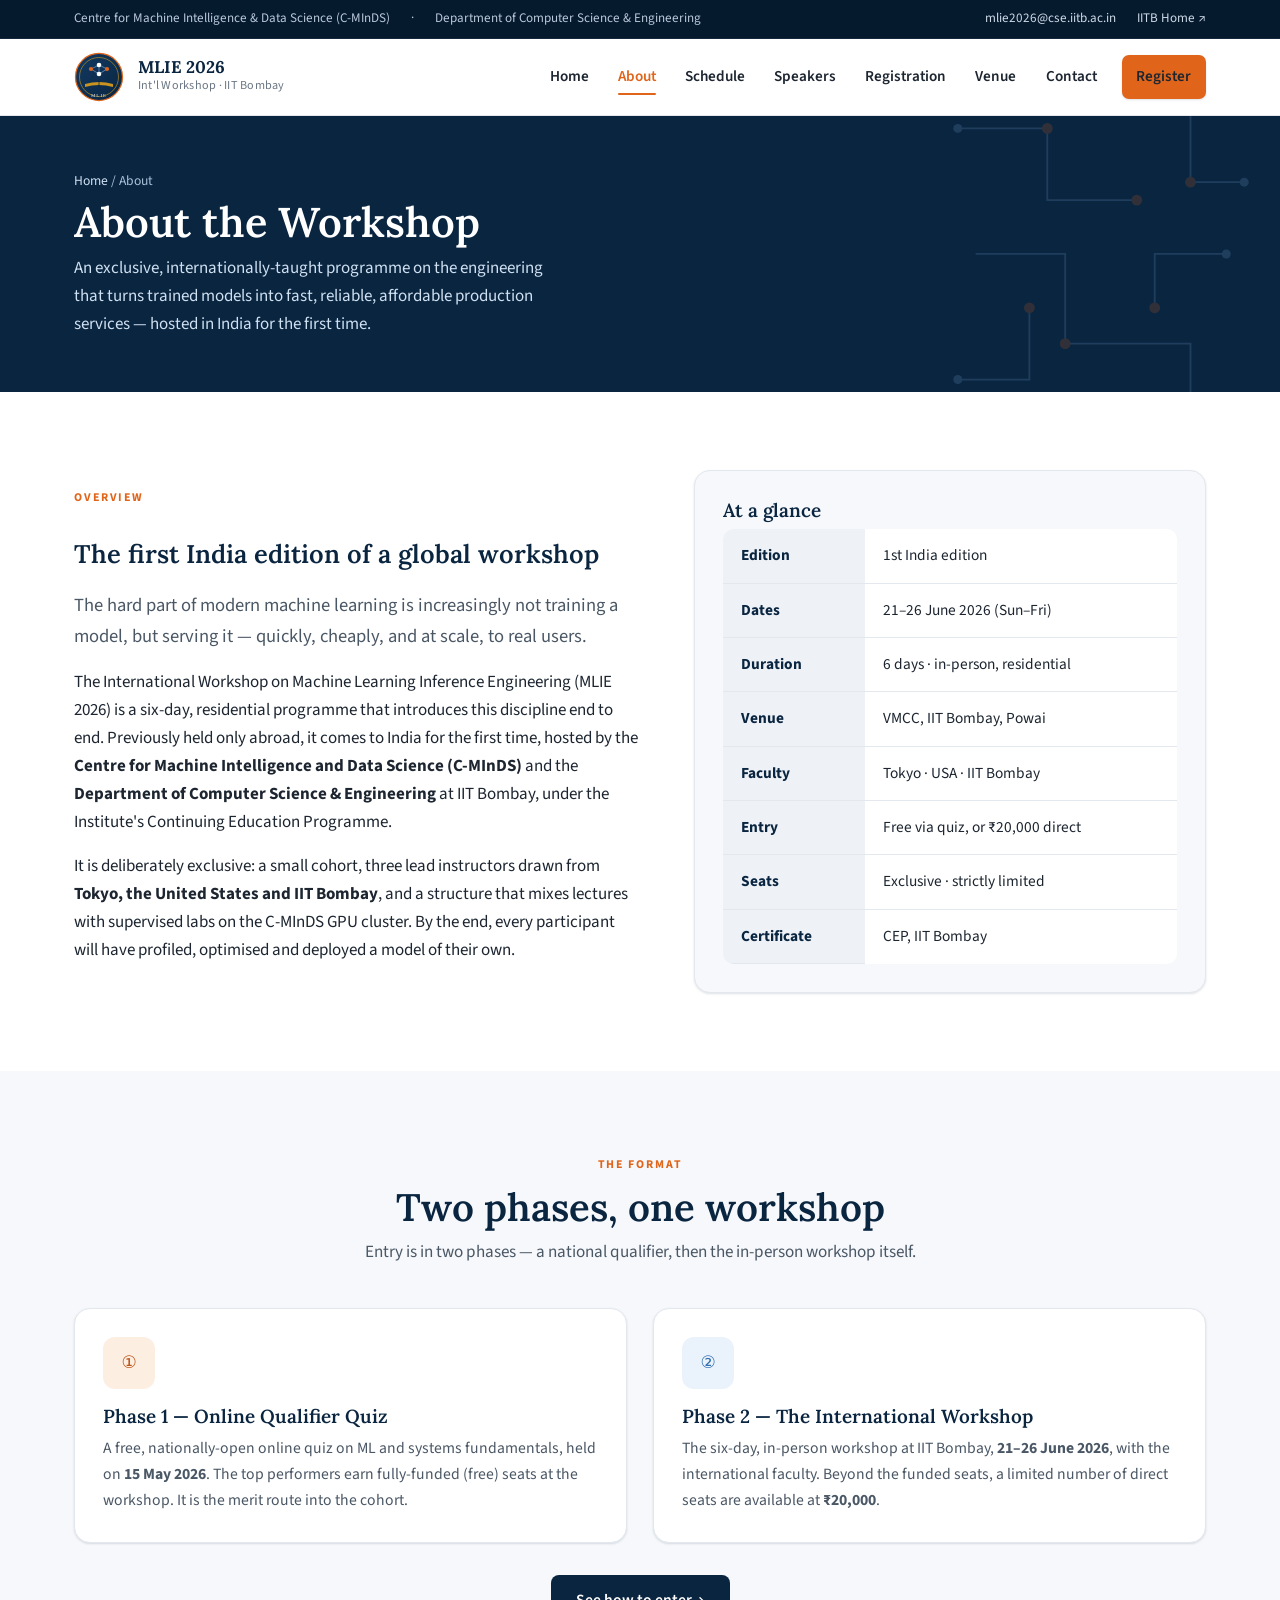
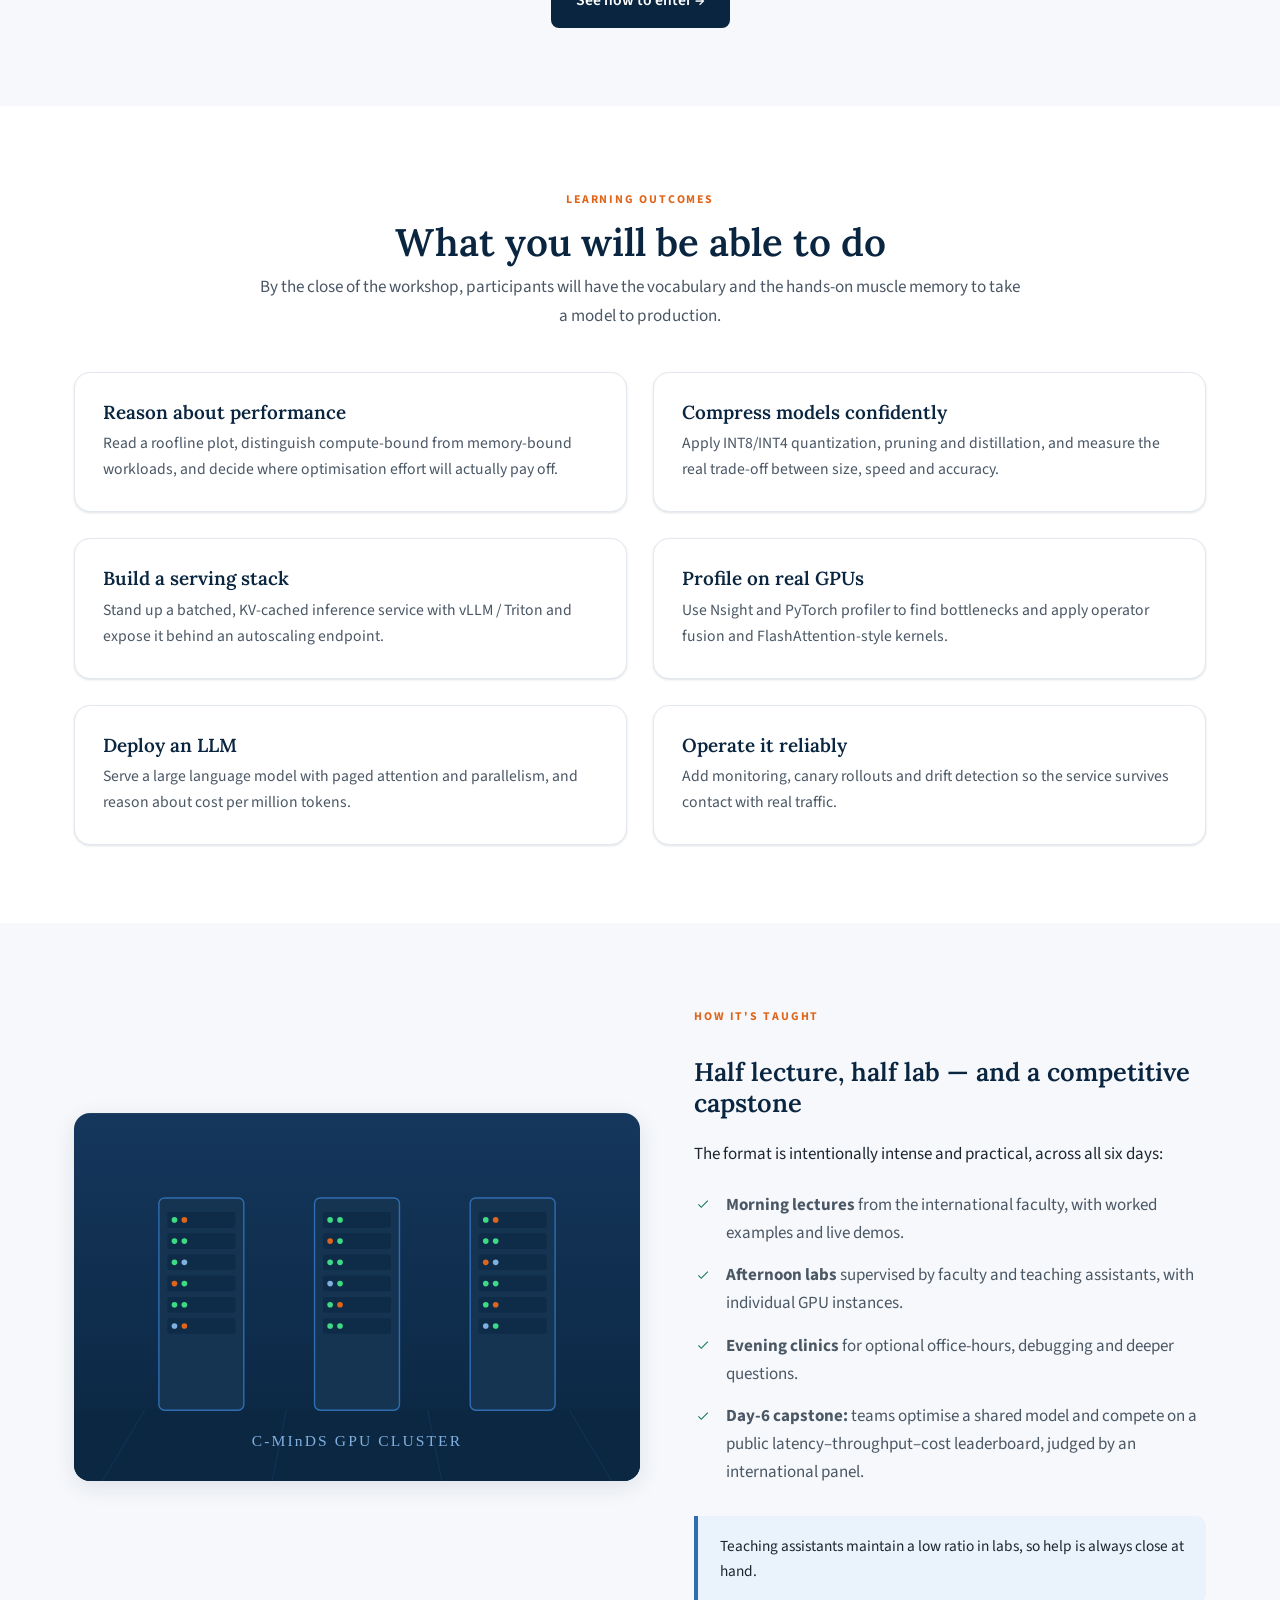
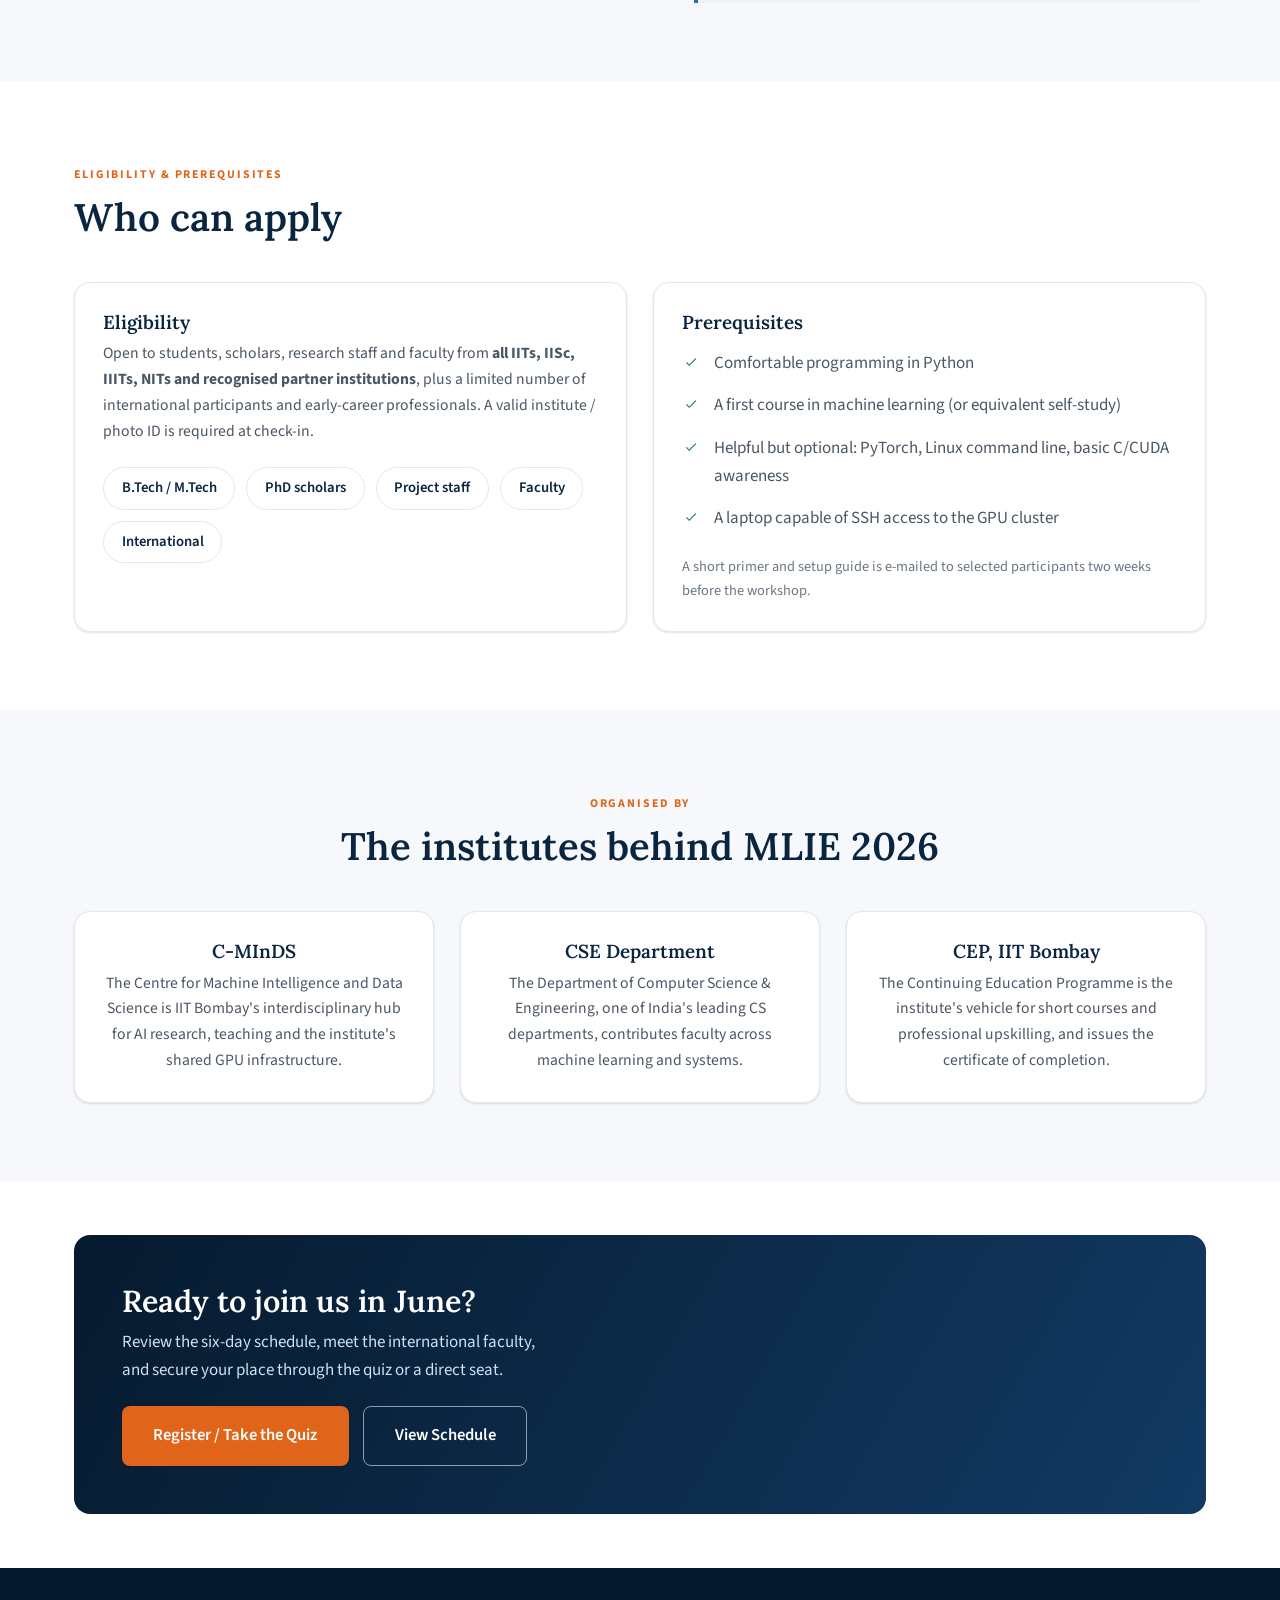
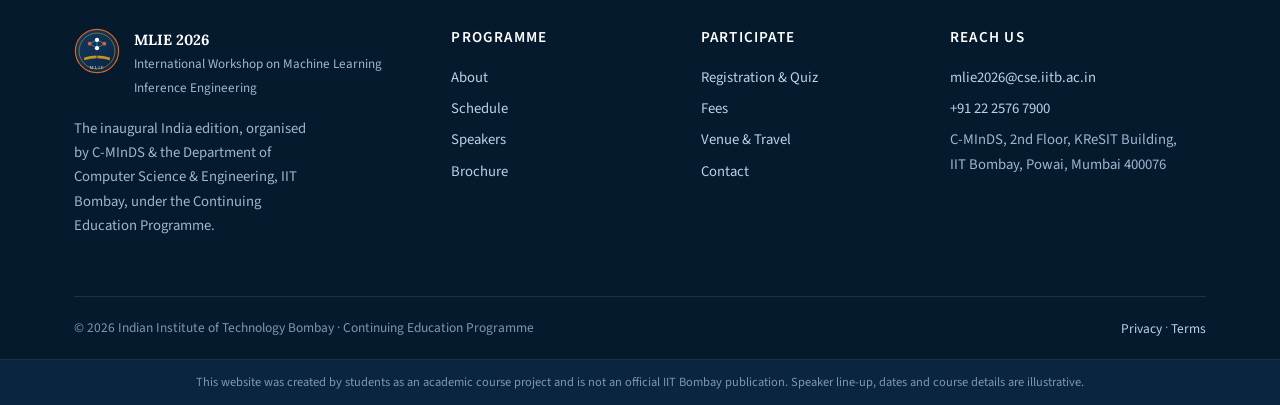
==== commit c4584b13: "Revamp to exclusive 6-day international workshop (21–26 June, ₹20,000/free) - Reframe as the first I" ====
--- a/about.html
+++ b/about.html
@@ -3,8 +3,8 @@
 <head>
 <meta charset="UTF-8" />
 <meta name="viewport" content="width=device-width, initial-scale=1.0" />
-<title>About · MLIE 2026 — Summer School on ML Inference Engineering, IIT Bombay</title>
-<meta name="description" content="Course objectives, methodology, learning outcomes and eligibility for the MLIE 2026 summer school at IIT Bombay." />
+<title>About · MLIE 2026 — International Workshop on ML Inference Engineering, IIT Bombay</title>
+<meta name="description" content="The first India edition of the International Workshop on Machine Learning Inference Engineering — objectives, two-phase format, methodology and eligibility." />
 <link rel="icon" href="assets/logo.svg" type="image/svg+xml" />
 <link rel="preconnect" href="https://fonts.googleapis.com" />
 <link rel="preconnect" href="https://fonts.gstatic.com" crossorigin />
@@ -15,23 +15,15 @@
 
 <div class="topbar">
   <div class="container">
-    <div class="topbar__left">
-      <span>Centre for Machine Intelligence &amp; Data Science (C-MInDS)</span><span>·</span><span>Department of Computer Science &amp; Engineering</span>
-    </div>
-    <div class="topbar__links">
-      <a href="mailto:mlie2026@cse.iitb.ac.in">mlie2026@cse.iitb.ac.in</a>
-      <a href="https://www.iitb.ac.in" target="_blank" rel="noopener">IITB Home ↗</a>
-    </div>
+    <div class="topbar__left"><span>Centre for Machine Intelligence &amp; Data Science (C-MInDS)</span><span>·</span><span>Department of Computer Science &amp; Engineering</span></div>
+    <div class="topbar__links"><a href="mailto:mlie2026@cse.iitb.ac.in">mlie2026@cse.iitb.ac.in</a><a href="https://www.iitb.ac.in" target="_blank" rel="noopener">IITB Home ↗</a></div>
   </div>
 </div>
 
 <header class="site-header">
   <div class="container">
     <nav class="nav">
-      <a class="brand" href="index.html" aria-label="MLIE 2026 home">
-        <img src="assets/logo.svg" alt="MLIE 2026 emblem" />
-        <span class="brand__text"><strong>MLIE&nbsp;2026</strong><span>Summer School · IIT Bombay</span></span>
-      </a>
+      <a class="brand" href="index.html"><img src="assets/logo.svg" alt="MLIE 2026 emblem" /><span class="brand__text"><strong>MLIE&nbsp;2026</strong><span>Int'l Workshop · IIT Bombay</span></span></a>
       <button class="nav__toggle" aria-label="Toggle menu" aria-expanded="false" aria-controls="nav-menu"><span></span><span></span><span></span></button>
       <ul class="nav__menu" id="nav-menu">
         <li><a href="index.html">Home</a></li>
@@ -50,8 +42,8 @@
 <section class="page-hero">
   <div class="container">
     <div class="crumb"><a href="index.html">Home</a> / About</div>
-    <h1>About the Summer School</h1>
-    <p>A focused, lab-driven programme on the engineering that turns trained models into fast, reliable, affordable production services.</p>
+    <h1>About the Workshop</h1>
+    <p>An exclusive, internationally-taught programme on the engineering that turns trained models into fast, reliable, affordable production services — hosted in India for the first time.</p>
   </div>
 </section>
 
@@ -61,21 +53,22 @@
     <div class="split">
       <div>
         <span class="eyebrow">Overview</span>
-        <h2>From research notebook to production endpoint</h2>
+        <h2>The first India edition of a global workshop</h2>
         <p class="lead">The hard part of modern machine learning is increasingly not training a model, but serving it — quickly, cheaply, and at scale, to real users.</p>
-        <p>The Summer School on Machine Learning Inference Engineering (MLIE 2026) is a three-day residential programme that introduces participants to this discipline end to end. It is jointly organised by the <strong>Centre for Machine Intelligence and Data Science (C-MInDS)</strong> and the <strong>Department of Computer Science &amp; Engineering</strong> at IIT Bombay, under the Institute's Continuing Education Programme.</p>
-        <p>The school deliberately mixes theory and practice: each morning introduces the principles behind a topic, and each afternoon puts them to work in a supervised lab on the C-MInDS GPU cluster. By the end, every participant will have profiled, optimised and deployed a model of their own.</p>
+        <p>The International Workshop on Machine Learning Inference Engineering (MLIE 2026) is a six-day, residential programme that introduces this discipline end to end. Previously held only abroad, it comes to India for the first time, hosted by the <strong>Centre for Machine Intelligence and Data Science (C-MInDS)</strong> and the <strong>Department of Computer Science &amp; Engineering</strong> at IIT Bombay, under the Institute's Continuing Education Programme.</p>
+        <p>It is deliberately exclusive: a small cohort, three lead instructors drawn from <strong>Tokyo, the United States and IIT Bombay</strong>, and a structure that mixes lectures with supervised labs on the C-MInDS GPU cluster. By the end, every participant will have profiled, optimised and deployed a model of their own.</p>
       </div>
       <div>
         <div class="card" style="background:var(--paper-2)">
           <h3 style="margin-top:0">At a glance</h3>
           <table class="dates" style="border:0">
-            <tr><th>Dates</th><td>22–24 June 2026 (Mon–Wed)</td></tr>
-            <tr><th>Mode</th><td>In-person, residential</td></tr>
+            <tr><th>Edition</th><td>1st India edition</td></tr>
+            <tr><th>Dates</th><td>21–26 June 2026 (Sun–Fri)</td></tr>
+            <tr><th>Duration</th><td>6 days · in-person, residential</td></tr>
             <tr><th>Venue</th><td>VMCC, IIT Bombay, Powai</td></tr>
-            <tr><th>Fee</th><td>₹8,000 (incl. GST)</td></tr>
-            <tr><th>Seats</th><td>90 (across all IITs)</td></tr>
-            <tr><th>Level</th><td>Introductory → Intermediate</td></tr>
+            <tr><th>Faculty</th><td>Tokyo · USA · IIT Bombay</td></tr>
+            <tr><th>Entry</th><td>Free via quiz, or ₹20,000 direct</td></tr>
+            <tr><th>Seats</th><td>Exclusive · strictly limited</td></tr>
             <tr><th>Certificate</th><td>CEP, IIT Bombay</td></tr>
           </table>
         </div>
@@ -84,14 +77,30 @@
   </div>
 </section>
 
+<!-- Two-phase format -->
+<section class="section section--alt">
+  <div class="container">
+    <div class="section-head center"><span class="eyebrow">The format</span><h2>Two phases, one workshop</h2><p>Entry is in two phases — a national qualifier, then the in-person workshop itself.</p></div>
+    <div class="grid grid-2">
+      <div class="card">
+        <div class="ico" style="background:#fdeee2;color:var(--saffron-dk)">①</div>
+        <h3>Phase 1 — Online Qualifier Quiz</h3>
+        <p>A free, nationally-open online quiz on ML and systems fundamentals, held on <strong>15 May 2026</strong>. The top performers earn fully-funded (free) seats at the workshop. It is the merit route into the cohort.</p>
+      </div>
+      <div class="card">
+        <div class="ico"><span style="color:var(--steel)">②</span></div>
+        <h3>Phase 2 — The International Workshop</h3>
+        <p>The six-day, in-person workshop at IIT Bombay, <strong>21–26 June 2026</strong>, with the international faculty. Beyond the funded seats, a limited number of direct seats are available at <strong>₹20,000</strong>.</p>
+      </div>
+    </div>
+    <div class="text-center mt-3"><a class="btn btn--navy" href="registration.html">See how to enter →</a></div>
+  </div>
+</section>
+
 <!-- Objectives -->
-<section class="section section--alt">
-  <div class="container">
-    <div class="section-head center">
-      <span class="eyebrow">Learning outcomes</span>
-      <h2>What you will be able to do</h2>
-      <p>By the close of the school, participants will have the vocabulary and the hands-on muscle memory to take a model to production.</p>
-    </div>
+<section class="section">
+  <div class="container">
+    <div class="section-head center"><span class="eyebrow">Learning outcomes</span><h2>What you will be able to do</h2><p>By the close of the workshop, participants will have the vocabulary and the hands-on muscle memory to take a model to production.</p></div>
     <div class="grid grid-2">
       <div class="card"><h3>Reason about performance</h3><p>Read a roofline plot, distinguish compute-bound from memory-bound workloads, and decide where optimisation effort will actually pay off.</p></div>
       <div class="card"><h3>Compress models confidently</h3><p>Apply INT8/INT4 quantization, pruning and distillation, and measure the real trade-off between size, speed and accuracy.</p></div>
@@ -104,45 +113,38 @@
 </section>
 
 <!-- Methodology -->
-<section class="section">
+<section class="section section--alt">
   <div class="container">
     <div class="split">
       <div class="split__media">
-        <img src="assets/circuit.svg" alt="" style="background:var(--navy);border-radius:16px;padding:44px;box-shadow:var(--shadow)" />
+        <object data="assets/campus-lab.svg" type="image/svg+xml" aria-label="C-MInDS GPU cluster" style="border-radius:16px;box-shadow:var(--shadow);width:100%"></object>
       </div>
       <div>
         <span class="eyebrow">How it's taught</span>
         <h2>Half lecture, half lab — and a competitive capstone</h2>
-        <p>The format is intentionally intense and practical:</p>
+        <p>The format is intentionally intense and practical, across all six days:</p>
         <ul class="checklist">
-          <li><strong>Morning lectures</strong> introduce the day's principles with worked examples and live demos.</li>
-          <li><strong>Afternoon labs</strong> are supervised by faculty and teaching assistants, with individual GPU instances.</li>
-          <li><strong>Evening clinics</strong> offer optional office-hours for debugging and deeper questions.</li>
-          <li><strong>Day-3 capstone:</strong> teams optimise a shared model and compete on a public latency–throughput–cost leaderboard.</li>
+          <li><strong>Morning lectures</strong> from the international faculty, with worked examples and live demos.</li>
+          <li><strong>Afternoon labs</strong> supervised by faculty and teaching assistants, with individual GPU instances.</li>
+          <li><strong>Evening clinics</strong> for optional office-hours, debugging and deeper questions.</li>
+          <li><strong>Day-6 capstone:</strong> teams optimise a shared model and compete on a public latency–throughput–cost leaderboard, judged by an international panel.</li>
         </ul>
-        <div class="callout info mt-2"><p>Teaching assistants maintain a 1:8 ratio in labs, so help is always close at hand.</p></div>
+        <div class="callout info mt-2"><p>Teaching assistants maintain a low ratio in labs, so help is always close at hand.</p></div>
       </div>
     </div>
   </div>
 </section>
 
 <!-- Eligibility -->
-<section class="section section--alt">
-  <div class="container">
-    <div class="section-head">
-      <span class="eyebrow">Eligibility &amp; prerequisites</span>
-      <h2>Who can apply</h2>
-    </div>
+<section class="section">
+  <div class="container">
+    <div class="section-head"><span class="eyebrow">Eligibility &amp; prerequisites</span><h2>Who can apply</h2></div>
     <div class="grid grid-2">
       <div class="card">
         <h3>Eligibility</h3>
-        <p>Open to students, scholars, research staff and faculty from <strong>all IITs, IISc, IIITs, NITs and recognised partner institutions</strong>, as well as early-career professionals. A valid institute ID is required at check-in.</p>
+        <p>Open to students, scholars, research staff and faculty from <strong>all IITs, IISc, IIITs, NITs and recognised partner institutions</strong>, plus a limited number of international participants and early-career professionals. A valid institute / photo ID is required at check-in.</p>
         <div class="pills mt-2">
-          <span class="pill">B.Tech / M.Tech</span>
-          <span class="pill">PhD scholars</span>
-          <span class="pill">Project staff</span>
-          <span class="pill">Faculty</span>
-          <span class="pill">Industry (early career)</span>
+          <span class="pill">B.Tech / M.Tech</span><span class="pill">PhD scholars</span><span class="pill">Project staff</span><span class="pill">Faculty</span><span class="pill">International</span>
         </div>
       </div>
       <div class="card">
@@ -153,32 +155,20 @@
           <li>Helpful but optional: PyTorch, Linux command line, basic C/CUDA awareness</li>
           <li>A laptop capable of SSH access to the GPU cluster</li>
         </ul>
-        <p style="margin-top:1rem;color:var(--muted);font-size:.9rem">A short primer and setup guide is e-mailed to selected participants two weeks before the school.</p>
+        <p style="margin-top:1rem;color:var(--muted);font-size:.9rem">A short primer and setup guide is e-mailed to selected participants two weeks before the workshop.</p>
       </div>
     </div>
   </div>
 </section>
 
 <!-- Organising bodies -->
-<section class="section">
-  <div class="container">
-    <div class="section-head center">
-      <span class="eyebrow">Organised by</span>
-      <h2>The institutes behind MLIE 2026</h2>
-    </div>
+<section class="section section--alt">
+  <div class="container">
+    <div class="section-head center"><span class="eyebrow">Organised by</span><h2>The institutes behind MLIE 2026</h2></div>
     <div class="grid grid-3">
-      <div class="card text-center">
-        <h3>C-MInDS</h3>
-        <p>The Centre for Machine Intelligence and Data Science is IIT Bombay's interdisciplinary hub for AI research, teaching and the institute's shared GPU infrastructure.</p>
-      </div>
-      <div class="card text-center">
-        <h3>CSE Department</h3>
-        <p>The Department of Computer Science &amp; Engineering, one of India's leading CS departments, contributes faculty across machine learning and systems.</p>
-      </div>
-      <div class="card text-center">
-        <h3>CEP, IIT Bombay</h3>
-        <p>The Continuing Education Programme is the institute's vehicle for short courses and professional upskilling, and issues the certificate of completion.</p>
-      </div>
+      <div class="card text-center"><h3>C-MInDS</h3><p>The Centre for Machine Intelligence and Data Science is IIT Bombay's interdisciplinary hub for AI research, teaching and the institute's shared GPU infrastructure.</p></div>
+      <div class="card text-center"><h3>CSE Department</h3><p>The Department of Computer Science &amp; Engineering, one of India's leading CS departments, contributes faculty across machine learning and systems.</p></div>
+      <div class="card text-center"><h3>CEP, IIT Bombay</h3><p>The Continuing Education Programme is the institute's vehicle for short courses and professional upskilling, and issues the certificate of completion.</p></div>
     </div>
   </div>
 </section>
@@ -187,9 +177,9 @@
   <div class="container">
     <div class="cta-band">
       <h2>Ready to join us in June?</h2>
-      <p>Review the day-by-day schedule, meet the speakers, and secure one of the 90 seats.</p>
+      <p>Review the six-day schedule, meet the international faculty, and secure your place through the quiz or a direct seat.</p>
       <div class="actions">
-        <a class="btn btn--primary btn--lg" href="registration.html">Register Now</a>
+        <a class="btn btn--primary btn--lg" href="registration.html">Register / Take the Quiz</a>
         <a class="btn btn--ghost btn--lg" href="schedule.html">View Schedule</a>
       </div>
     </div>
@@ -199,20 +189,14 @@
 <footer class="site-footer">
   <div class="container">
     <div class="footer-grid">
-      <div>
-        <div class="footer-brand"><img src="assets/logo.svg" alt="MLIE 2026" /><div><strong>MLIE 2026</strong><span>Summer School on Machine Learning Inference Engineering</span></div></div>
-        <p style="max-width:34ch">Organised by C-MInDS &amp; the Department of Computer Science &amp; Engineering, IIT Bombay, under the Continuing Education Programme.</p>
-      </div>
+      <div><div class="footer-brand"><img src="assets/logo.svg" alt="MLIE 2026" /><div><strong>MLIE 2026</strong><span>International Workshop on Machine Learning Inference Engineering</span></div></div><p style="max-width:34ch">The inaugural India edition, organised by C-MInDS &amp; the Department of Computer Science &amp; Engineering, IIT Bombay, under the Continuing Education Programme.</p></div>
       <div><h4>Programme</h4><a href="about.html">About</a><a href="schedule.html">Schedule</a><a href="speakers.html">Speakers</a><a href="brochure.html">Brochure</a></div>
-      <div><h4>Participate</h4><a href="registration.html">Registration</a><a href="registration.html#fees">Fees</a><a href="venue.html">Venue &amp; Travel</a><a href="contact.html">Contact</a></div>
+      <div><h4>Participate</h4><a href="registration.html">Registration &amp; Quiz</a><a href="registration.html#fees">Fees</a><a href="venue.html">Venue &amp; Travel</a><a href="contact.html">Contact</a></div>
       <div><h4>Reach us</h4><a href="mailto:mlie2026@cse.iitb.ac.in">mlie2026@cse.iitb.ac.in</a><a href="tel:+912225767900">+91 22 2576 7900</a><span style="color:#9fb6cf;display:block;padding:.22rem 0">C-MInDS, 2nd Floor, KReSIT Building,<br>IIT Bombay, Powai, Mumbai 400076</span></div>
     </div>
-    <div class="footer-bottom">
-      <span>© <span id="yr">2026</span> Indian Institute of Technology Bombay · Continuing Education Programme</span>
-      <span><a href="#" style="display:inline">Privacy</a> · <a href="#" style="display:inline">Terms</a></span>
-    </div>
-  </div>
-  <div class="footer-disclaimer">This website was created by students as an academic course project and is not an official IIT Bombay publication. Course details are illustrative.</div>
+    <div class="footer-bottom"><span>© <span id="yr">2026</span> Indian Institute of Technology Bombay · Continuing Education Programme</span><span><a href="#" style="display:inline">Privacy</a> · <a href="#" style="display:inline">Terms</a></span></div>
+  </div>
+  <div class="footer-disclaimer">This website was created by students as an academic course project and is not an official IIT Bombay publication. Speaker line-up, dates and course details are illustrative.</div>
 </footer>
 
 <script src="js/main.js"></script>
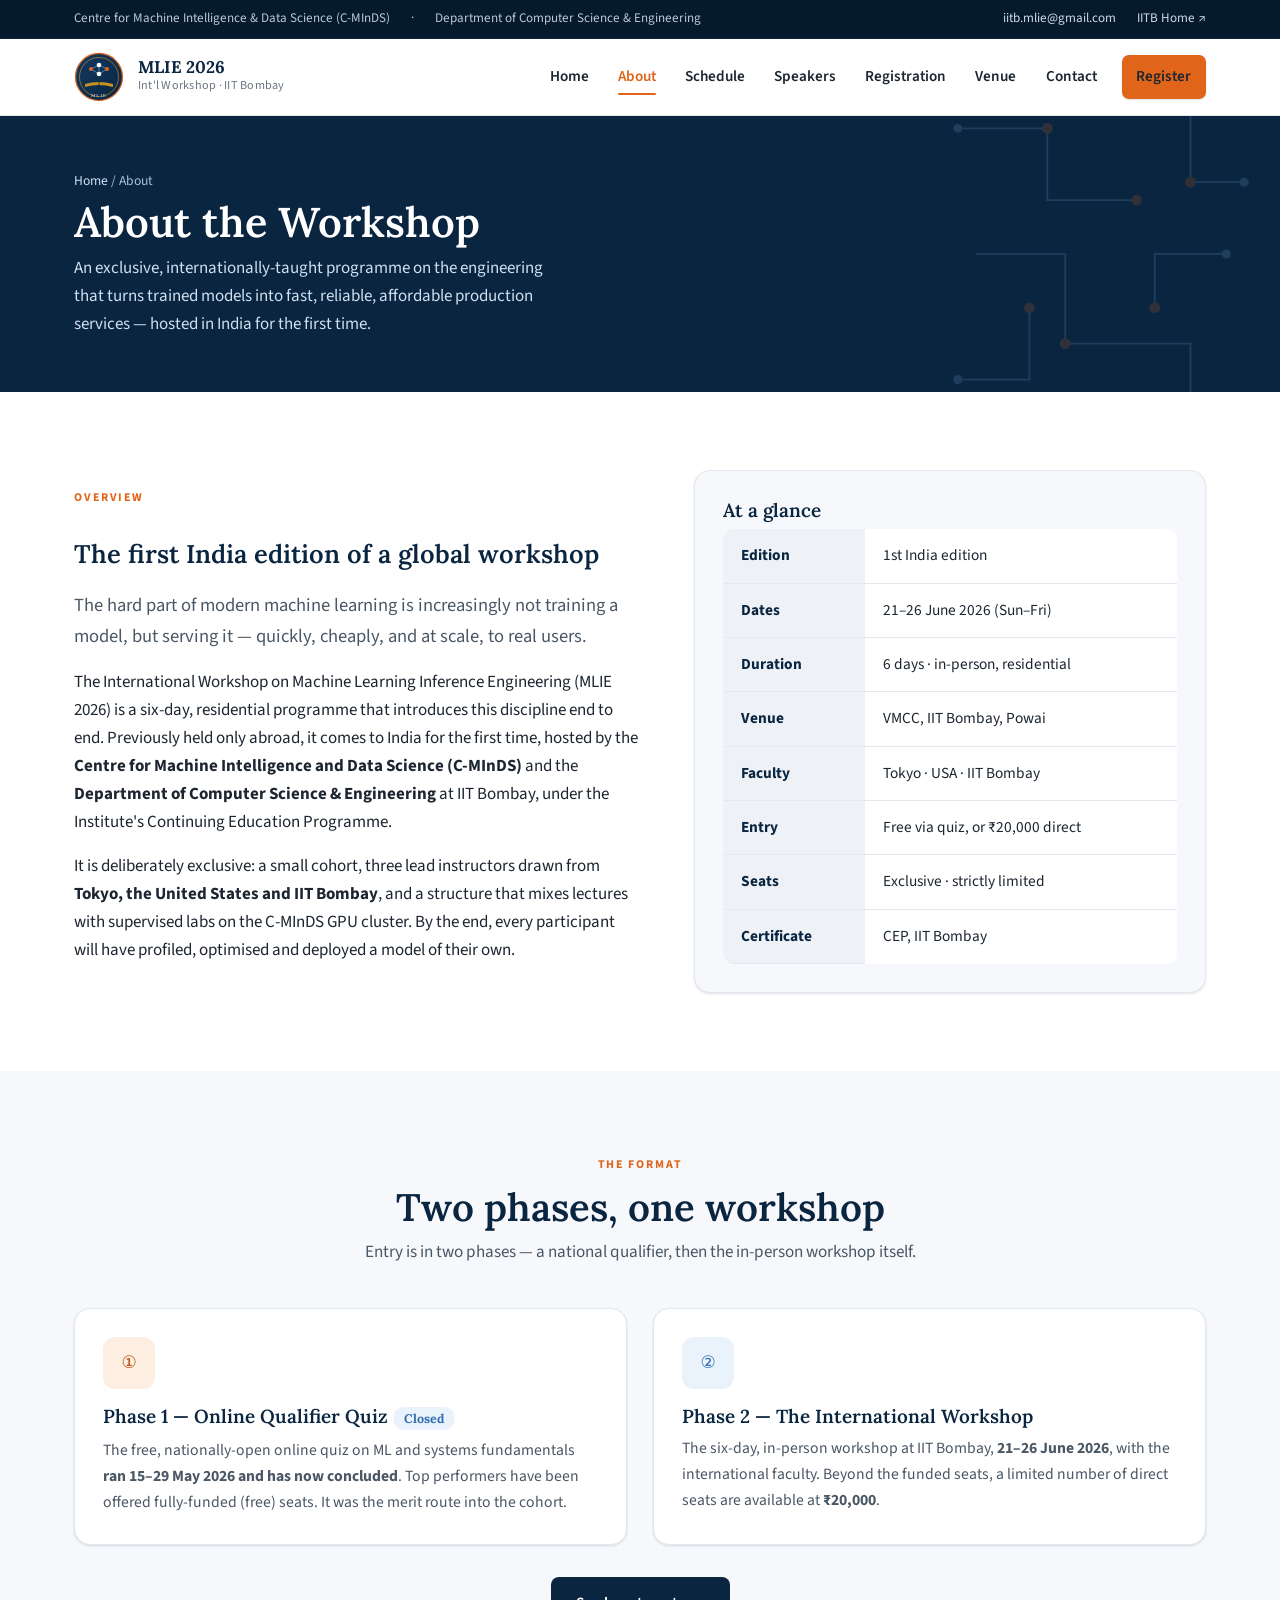
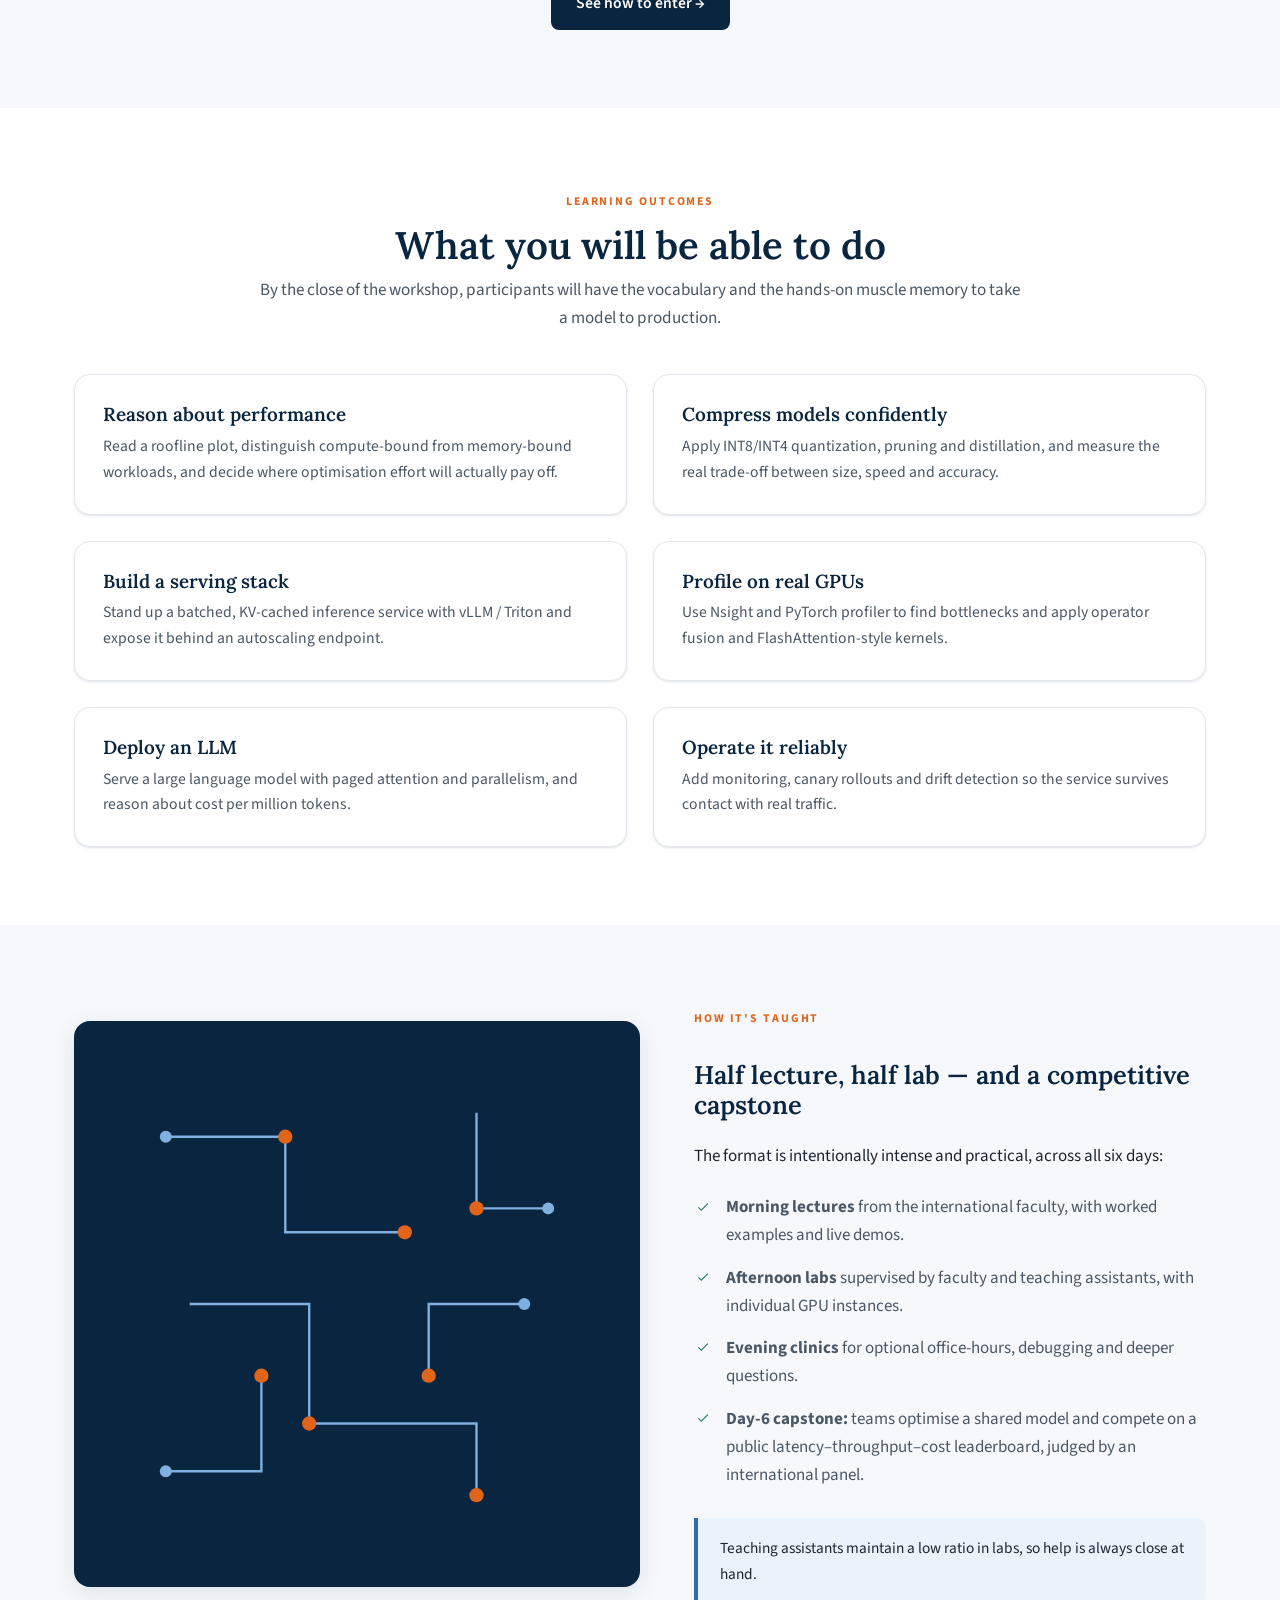
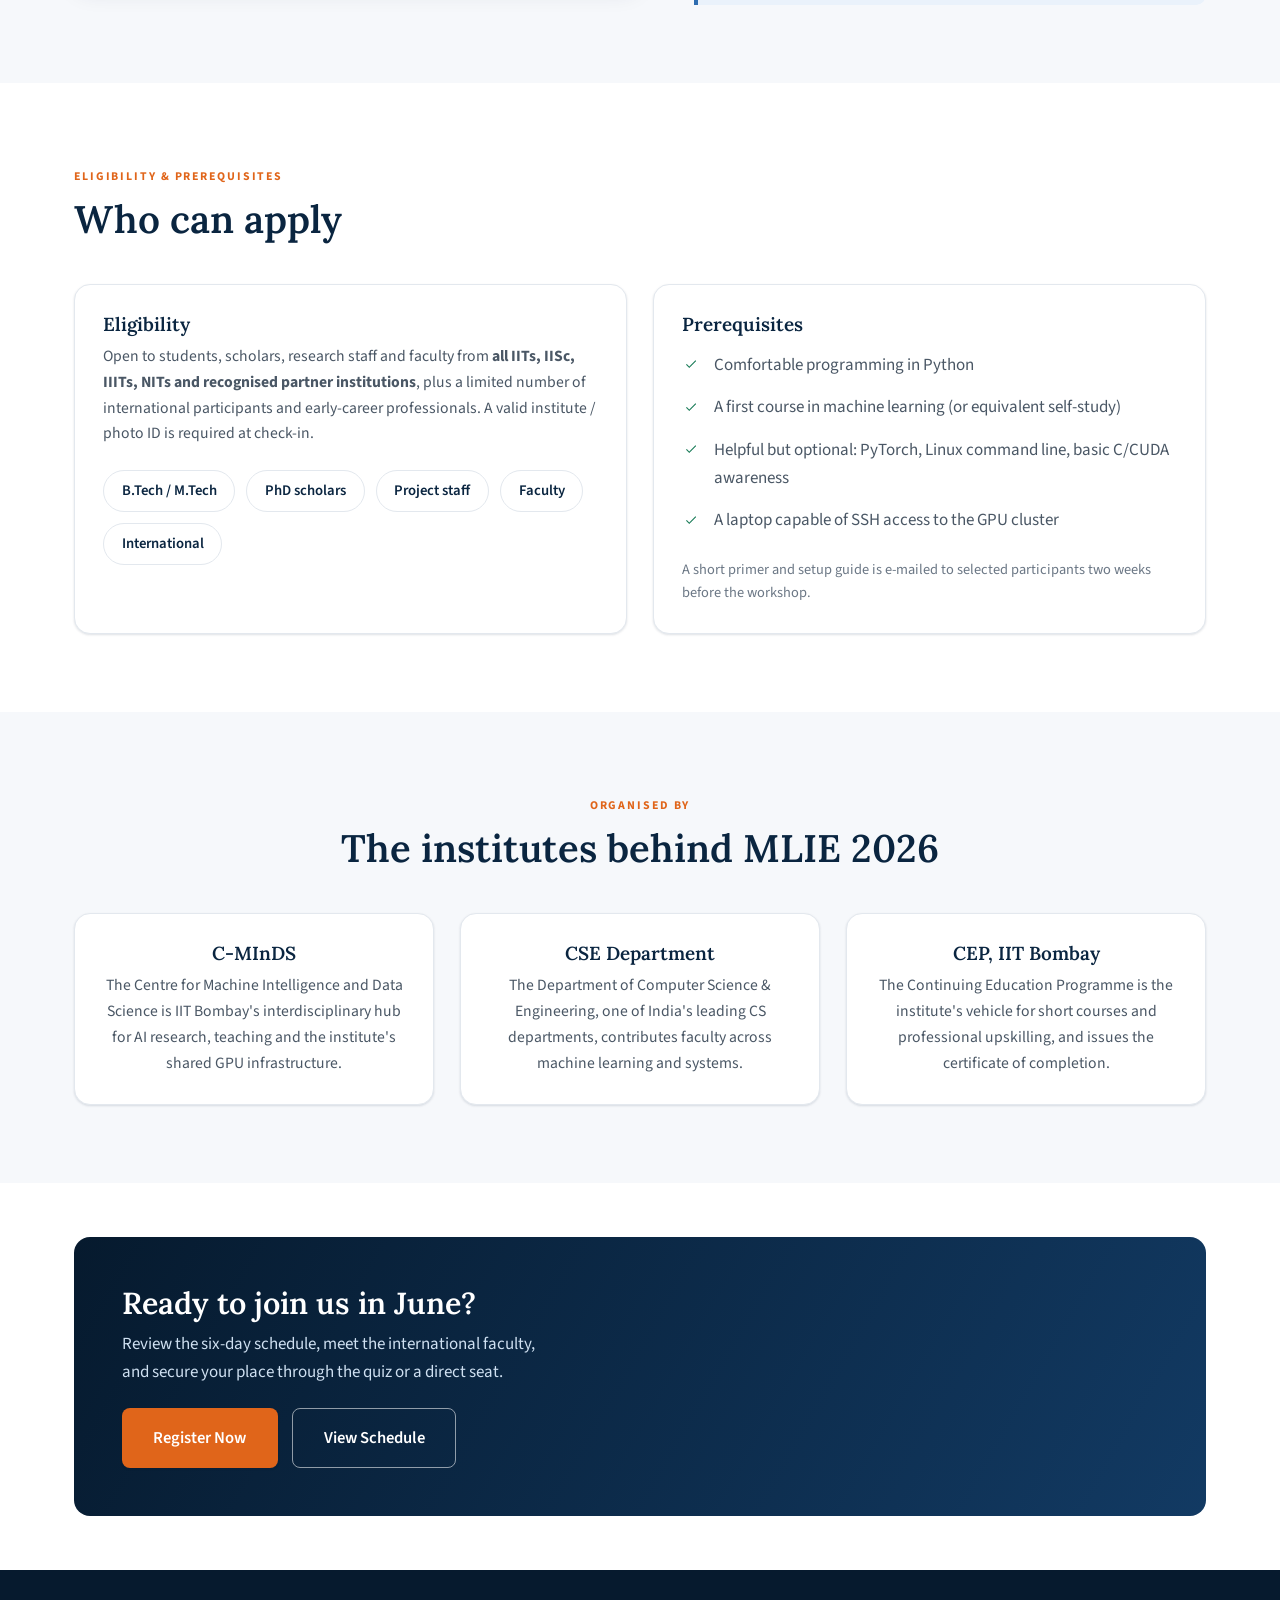
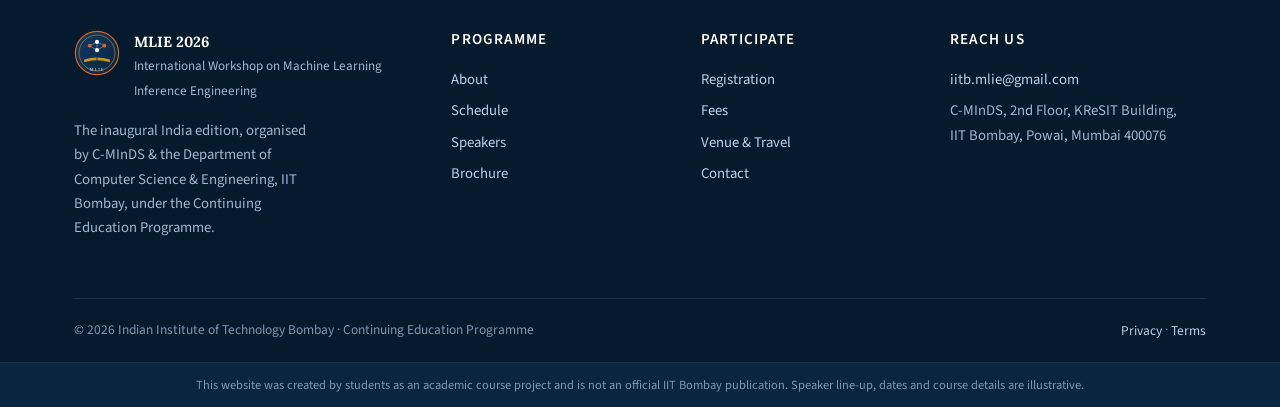
==== commit 0b14e014: "Update faculty photos, contact details, imagery and quiz status - Wire real photos for the 3 lead in" ====
--- a/about.html
+++ b/about.html
@@ -16,7 +16,7 @@
 <div class="topbar">
   <div class="container">
     <div class="topbar__left"><span>Centre for Machine Intelligence &amp; Data Science (C-MInDS)</span><span>·</span><span>Department of Computer Science &amp; Engineering</span></div>
-    <div class="topbar__links"><a href="mailto:mlie2026@cse.iitb.ac.in">mlie2026@cse.iitb.ac.in</a><a href="https://www.iitb.ac.in" target="_blank" rel="noopener">IITB Home ↗</a></div>
+    <div class="topbar__links"><a href="mailto:iitb.mlie@gmail.com">iitb.mlie@gmail.com</a><a href="https://www.iitb.ac.in" target="_blank" rel="noopener">IITB Home ↗</a></div>
   </div>
 </div>
 
@@ -84,8 +84,8 @@
     <div class="grid grid-2">
       <div class="card">
         <div class="ico" style="background:#fdeee2;color:var(--saffron-dk)">①</div>
-        <h3>Phase 1 — Online Qualifier Quiz</h3>
-        <p>A free, nationally-open online quiz on ML and systems fundamentals, held on <strong>15 May 2026</strong>. The top performers earn fully-funded (free) seats at the workshop. It is the merit route into the cohort.</p>
+        <h3>Phase 1 — Online Qualifier Quiz <span class="badge-soft">Closed</span></h3>
+        <p>The free, nationally-open online quiz on ML and systems fundamentals <strong>ran 15–29 May 2026 and has now concluded</strong>. Top performers have been offered fully-funded (free) seats. It was the merit route into the cohort.</p>
       </div>
       <div class="card">
         <div class="ico"><span style="color:var(--steel)">②</span></div>
@@ -117,7 +117,7 @@
   <div class="container">
     <div class="split">
       <div class="split__media">
-        <object data="assets/campus-lab.svg" type="image/svg+xml" aria-label="C-MInDS GPU cluster" style="border-radius:16px;box-shadow:var(--shadow);width:100%"></object>
+        <img src="assets/circuit.svg" alt="" style="background:var(--navy);border-radius:16px;padding:44px;box-shadow:var(--shadow)" />
       </div>
       <div>
         <span class="eyebrow">How it's taught</span>
@@ -179,7 +179,7 @@
       <h2>Ready to join us in June?</h2>
       <p>Review the six-day schedule, meet the international faculty, and secure your place through the quiz or a direct seat.</p>
       <div class="actions">
-        <a class="btn btn--primary btn--lg" href="registration.html">Register / Take the Quiz</a>
+        <a class="btn btn--primary btn--lg" href="registration.html">Register Now</a>
         <a class="btn btn--ghost btn--lg" href="schedule.html">View Schedule</a>
       </div>
     </div>
@@ -191,8 +191,8 @@
     <div class="footer-grid">
       <div><div class="footer-brand"><img src="assets/logo.svg" alt="MLIE 2026" /><div><strong>MLIE 2026</strong><span>International Workshop on Machine Learning Inference Engineering</span></div></div><p style="max-width:34ch">The inaugural India edition, organised by C-MInDS &amp; the Department of Computer Science &amp; Engineering, IIT Bombay, under the Continuing Education Programme.</p></div>
       <div><h4>Programme</h4><a href="about.html">About</a><a href="schedule.html">Schedule</a><a href="speakers.html">Speakers</a><a href="brochure.html">Brochure</a></div>
-      <div><h4>Participate</h4><a href="registration.html">Registration &amp; Quiz</a><a href="registration.html#fees">Fees</a><a href="venue.html">Venue &amp; Travel</a><a href="contact.html">Contact</a></div>
-      <div><h4>Reach us</h4><a href="mailto:mlie2026@cse.iitb.ac.in">mlie2026@cse.iitb.ac.in</a><a href="tel:+912225767900">+91 22 2576 7900</a><span style="color:#9fb6cf;display:block;padding:.22rem 0">C-MInDS, 2nd Floor, KReSIT Building,<br>IIT Bombay, Powai, Mumbai 400076</span></div>
+      <div><h4>Participate</h4><a href="registration.html">Registration</a><a href="registration.html#fees">Fees</a><a href="venue.html">Venue &amp; Travel</a><a href="contact.html">Contact</a></div>
+      <div><h4>Reach us</h4><a href="mailto:iitb.mlie@gmail.com">iitb.mlie@gmail.com</a><span style="color:#9fb6cf;display:block;padding:.22rem 0">C-MInDS, 2nd Floor, KReSIT Building,<br>IIT Bombay, Powai, Mumbai 400076</span></div>
     </div>
     <div class="footer-bottom"><span>© <span id="yr">2026</span> Indian Institute of Technology Bombay · Continuing Education Programme</span><span><a href="#" style="display:inline">Privacy</a> · <a href="#" style="display:inline">Terms</a></span></div>
   </div>
--- a/css/style.css
+++ b/css/style.css
@@ -251,8 +251,9 @@
 /* ---------- Speakers ---------- */
 .speaker { background:#fff; border:1px solid var(--line); border-radius:var(--radius-lg); overflow:hidden; box-shadow:var(--shadow-sm); transition:.2s; }
 .speaker:hover { box-shadow:var(--shadow); transform:translateY(-3px); }
-.speaker__photo { aspect-ratio: 1/1; background:linear-gradient(135deg,var(--navy-700),var(--steel)); display:grid; place-items:center; }
+.speaker__photo { aspect-ratio: 1/1; background:linear-gradient(135deg,var(--navy-700),var(--steel)); display:grid; place-items:center; overflow:hidden; }
 .speaker__photo svg { width:100%; height:100%; }
+.speaker__photo img.ppic { width:100%; height:100%; object-fit:cover; display:block; }
 .speaker__body { padding:20px 22px 24px; }
 .speaker__body h3 { font-size:1.12rem; margin:0 0 .15rem; }
 .speaker__role { color:var(--saffron-dk); font-weight:600; font-size:.9rem; }
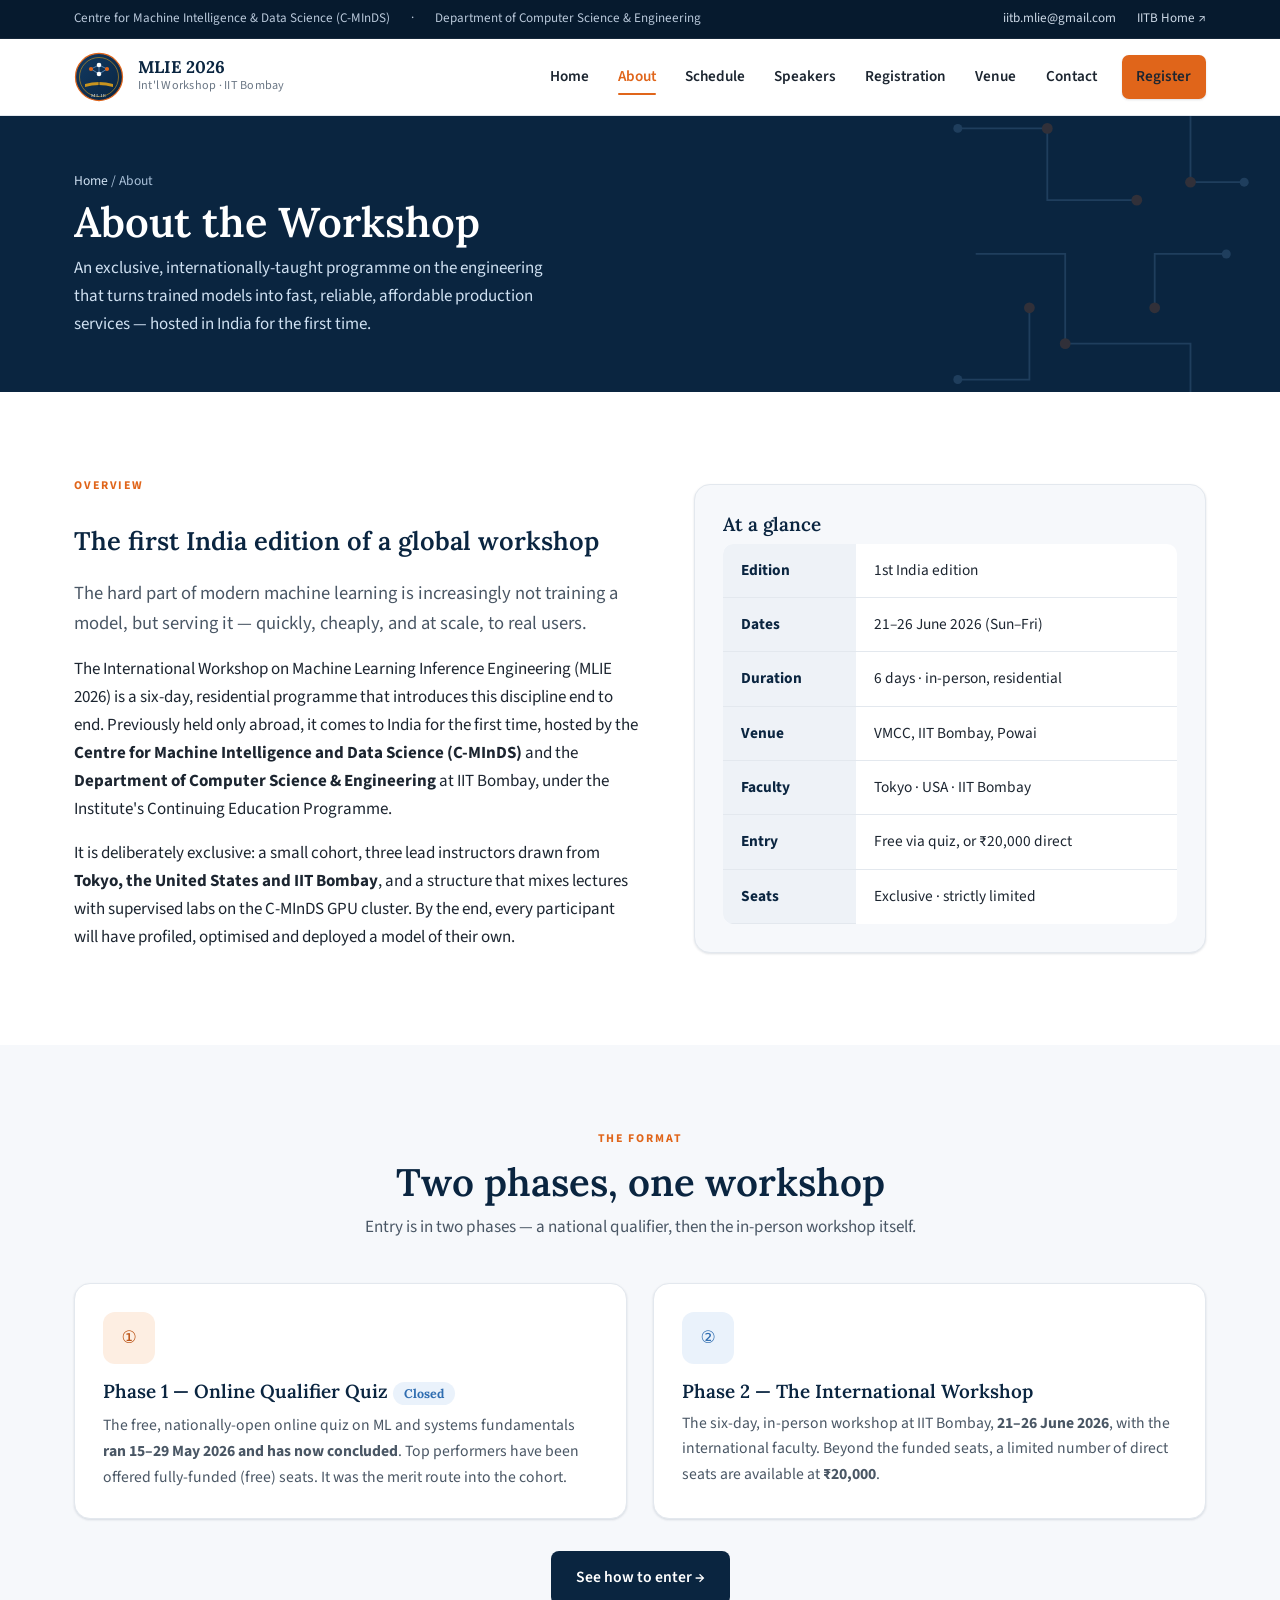
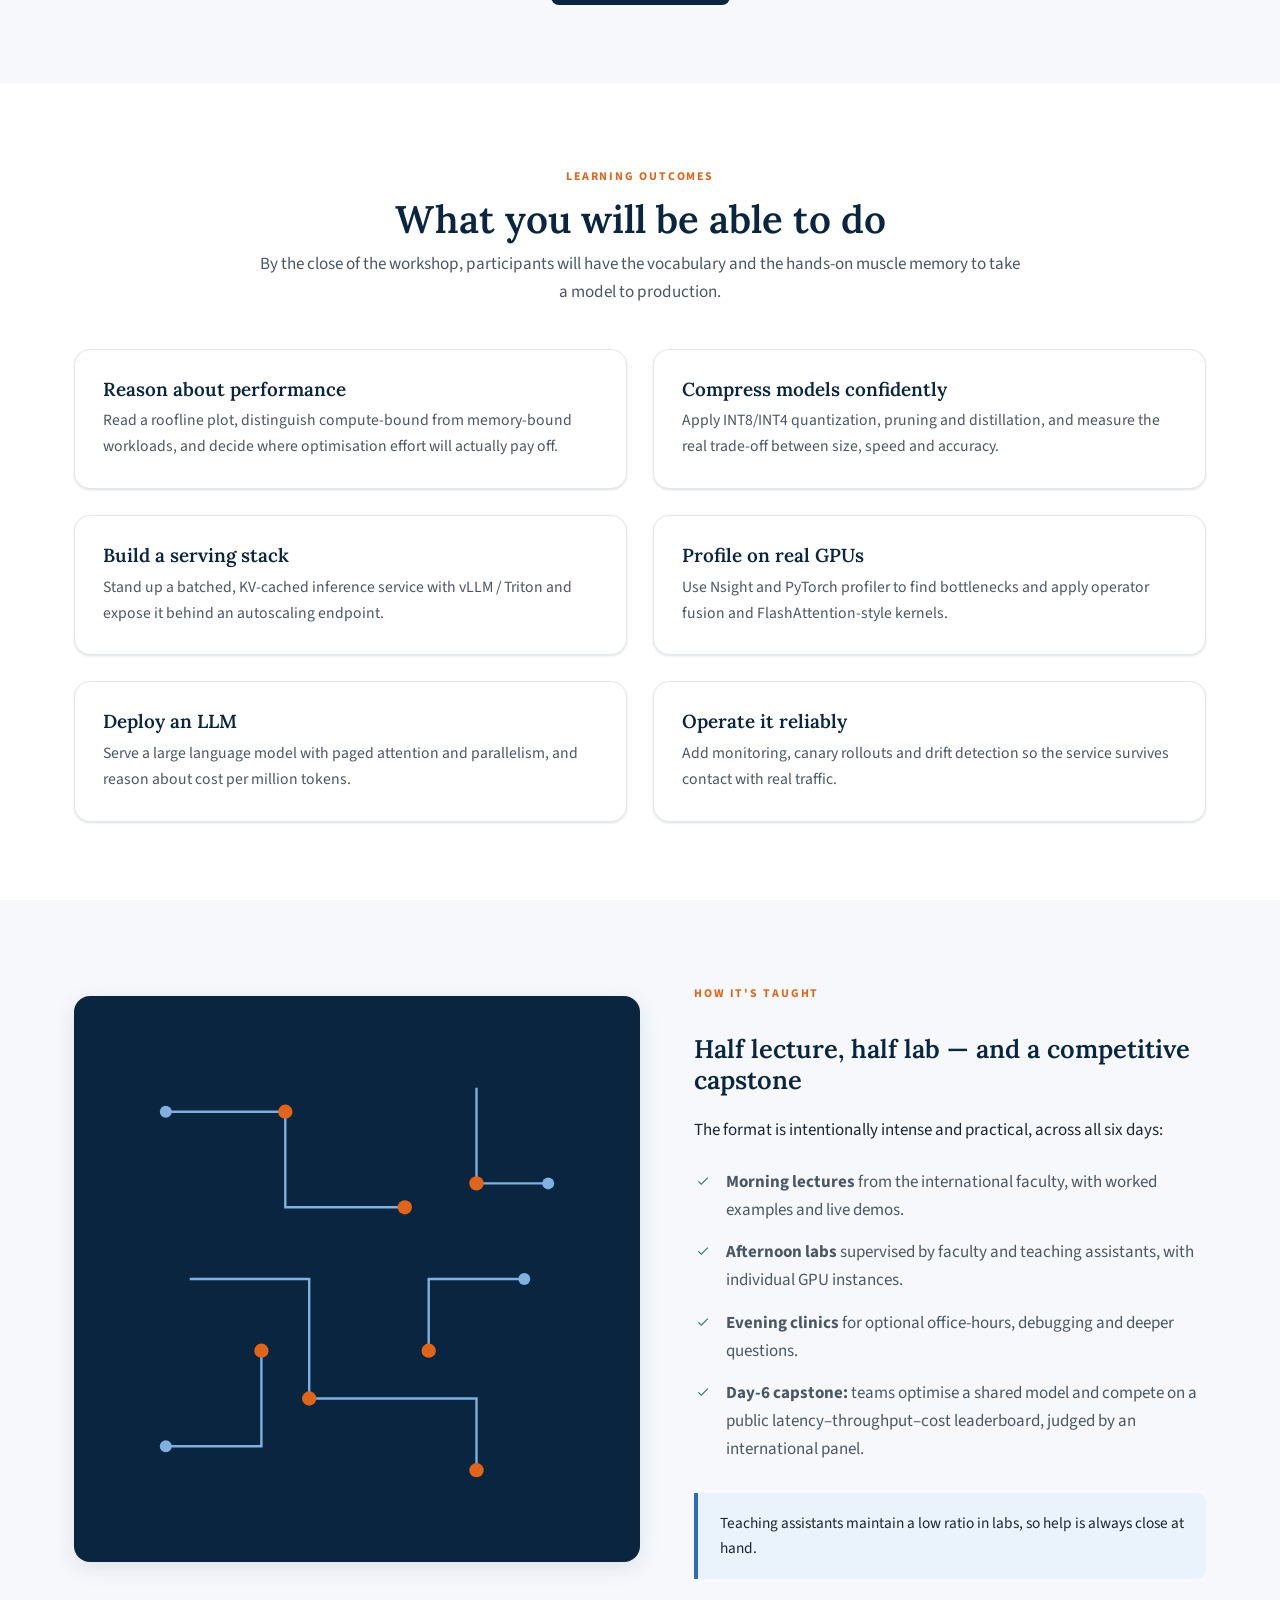
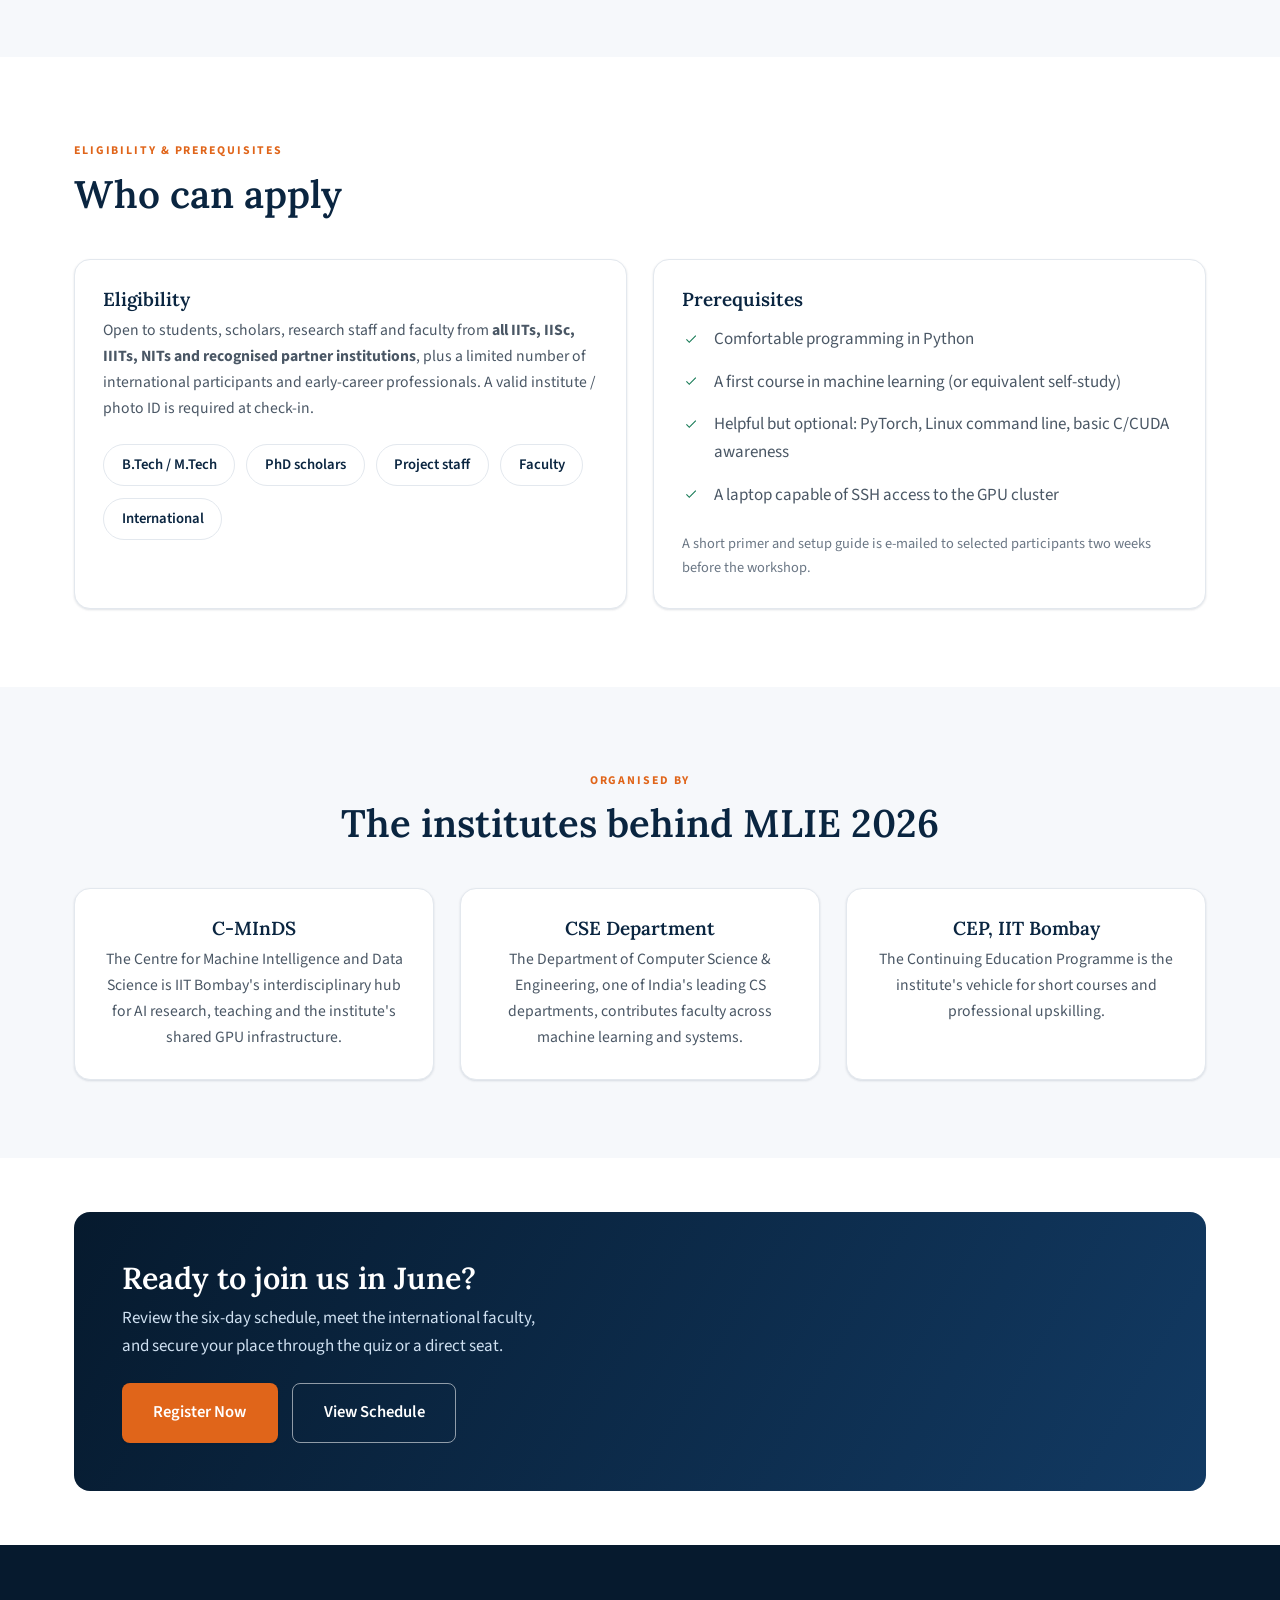
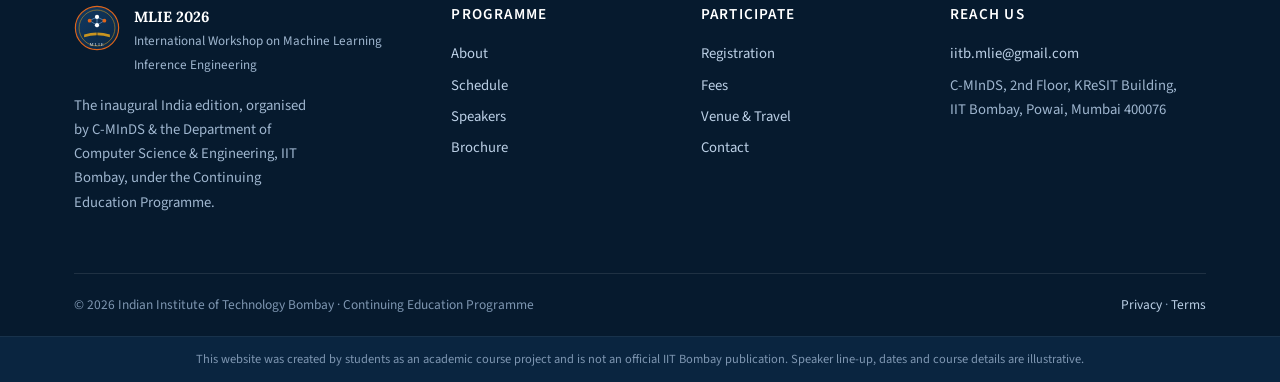
==== commit 3b7f66cf: "Remove result-announcement dates and all prize/certificate references - Drop the 'Quiz results & fun" ====
--- a/about.html
+++ b/about.html
@@ -69,7 +69,6 @@
             <tr><th>Faculty</th><td>Tokyo · USA · IIT Bombay</td></tr>
             <tr><th>Entry</th><td>Free via quiz, or ₹20,000 direct</td></tr>
             <tr><th>Seats</th><td>Exclusive · strictly limited</td></tr>
-            <tr><th>Certificate</th><td>CEP, IIT Bombay</td></tr>
           </table>
         </div>
       </div>
@@ -168,7 +167,7 @@
     <div class="grid grid-3">
       <div class="card text-center"><h3>C-MInDS</h3><p>The Centre for Machine Intelligence and Data Science is IIT Bombay's interdisciplinary hub for AI research, teaching and the institute's shared GPU infrastructure.</p></div>
       <div class="card text-center"><h3>CSE Department</h3><p>The Department of Computer Science &amp; Engineering, one of India's leading CS departments, contributes faculty across machine learning and systems.</p></div>
-      <div class="card text-center"><h3>CEP, IIT Bombay</h3><p>The Continuing Education Programme is the institute's vehicle for short courses and professional upskilling, and issues the certificate of completion.</p></div>
+      <div class="card text-center"><h3>CEP, IIT Bombay</h3><p>The Continuing Education Programme is the institute's vehicle for short courses and professional upskilling.</p></div>
     </div>
   </div>
 </section>
